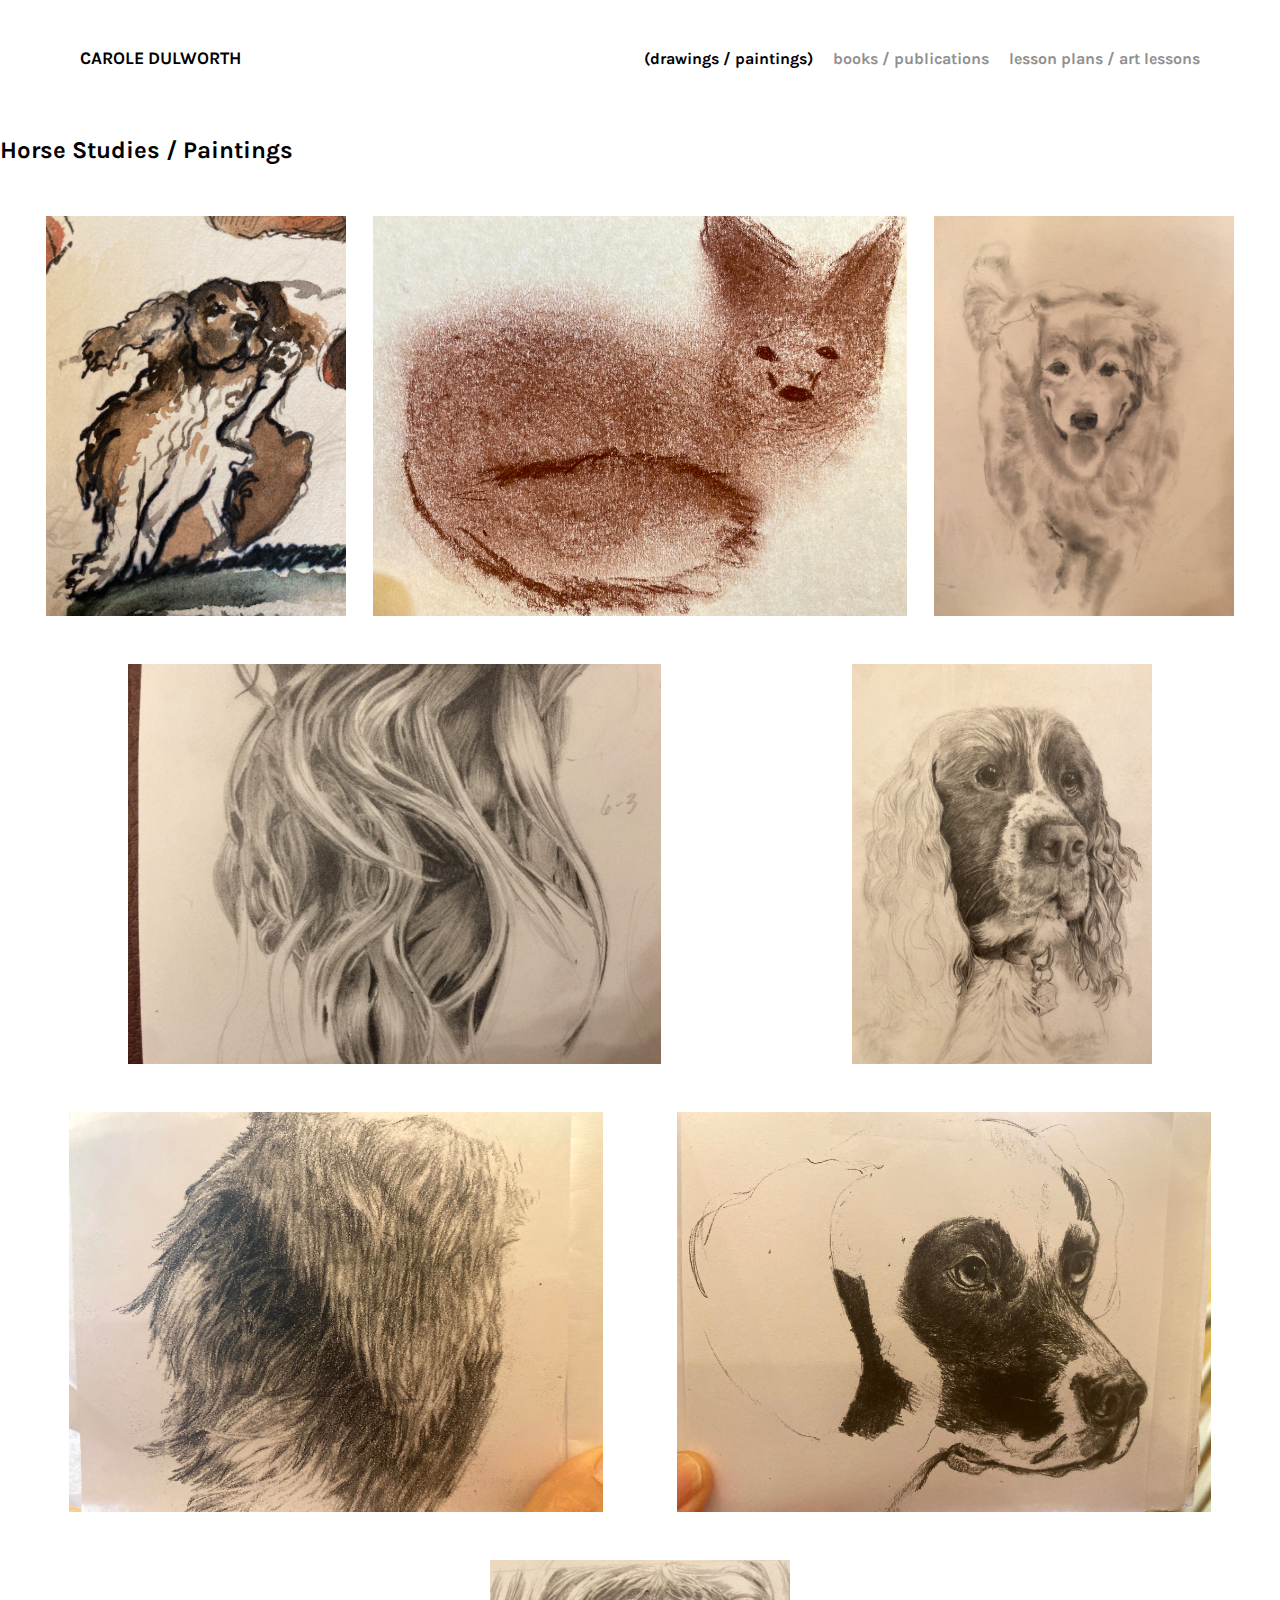
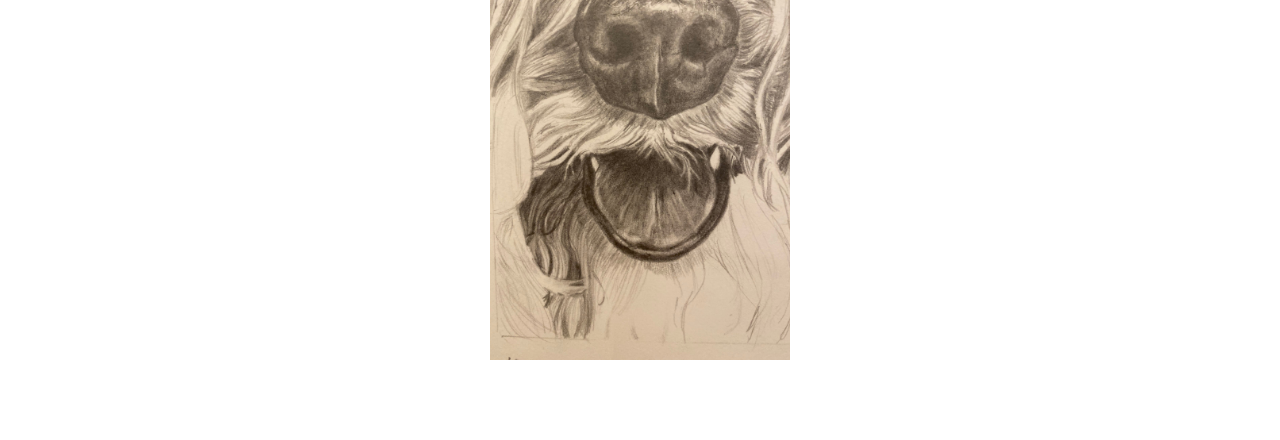
==== index.html @ feee62c5 "first commit" ====
<!DOCTYPE html>
<html lang="en">
  <head>
    <meta charset="UTF-8" />
    <meta name="viewport" content="width=device-width, initial-scale=1.0" />
    <title>Carole Dulworth Art</title>
    <link rel="stylesheet" href="styles.css" />
    <link href="https://fonts.googleapis.com/css?family=Karla&display=swap" rel="stylesheet" />
  </head>
  <body>
    <nav class="Nav">
      <span class="Nav__logo">Carole Dulworth</span>
      <div class="Nav__links">
        <a class="Nav__link Nav__link--active">Drawings / Paintings</a>
        <a class="Nav__link">Books / Publications</a>
        <a class="Nav__link">Lesson Plans / Art Lessons</a>
      </div>
    </nav>

    <h2>Horse Studies / Paintings</h2>
    <div class="gallery">
      <img src="imgs/dogs/dog-3.jpg" alt="" />
      <img src="imgs/dogs/dog-7.jpg" alt="" />
      <img src="imgs/dogs/dog-4.jpg" alt="" />

      <img src="imgs/dogs/dog-6.jpg" alt="" />
      <img src="imgs/dogs/dog-2.jpg" alt="" />
      <img src="imgs/dogs/dog-9.jpg" alt="" />

      <img src="imgs/dogs/dog-8.jpg" alt="" />
      <!-- <img src="imgs/dogs/dog-5.jpg" alt="" /> -->
      <img src="imgs/dogs/dog-1.jpg" alt="" />
    </div>
  </body>
</html>
---- styles.css ----
html,
body {
  font-family: 'Karla', sans-serif;
  background: white;
  overflow-x: hidden;
  margin: 0;
  padding: 0;

  --primary-color: black;
  --secondary-color: #909090;
}

.gallery {
  box-sizing: border-box;
  /* border: 1px solid red; */
  width: calc(100vw);
  max-width: calc(100vw);

  display: flex;
  flex-direction: row;
  flex-wrap: wrap;
  justify-content: space-around;
  align-items: flex-start;

  padding: 2rem;
}

img {
  max-height: 400px;
  max-width: 100%;
  margin-bottom: 3rem;

  /* border: 1px solid purple;
  height: 200px;
  width: 200px;
  object-fit: cover; */
}

.Nav {
  z-index: 101;
  font-size: 1.1rem;
  font-weight: bold;
  text-transform: uppercase;
  width: 100vw;
  box-sizing: border-box;
  padding: 3rem 5rem;

  display: flex;
  flex-direction: row;
  justify-content: space-between;
}

@media (max-width: 900px) {
  .Nav {
    flex-direction: column;
    padding: 3rem 2rem;
  }

  .Nav > *:first-child {
    margin-bottom: 0.5rem;
  }
}

@media (max-width: 650px) {
  .Nav__links > * {
    display: block;
    margin: 0.3rem 0;
  }
}

.Nav__logo {
  text-align: center;
  font-size: 1.1rem;
  color: var(--primary-color);
  text-decoration: none;
}

.Nav__links {
  text-align: center;
}

.Nav__links > *:not(:last-child) {
  margin-right: 1rem;
}

.Nav__links a {
  text-decoration: none;
  font-size: 1rem;
  color: var(--secondary-color);
  text-transform: lowercase;
}

.Nav__links a:hover {
  color: var(--primary-color);
  cursor: pointer;
}

.Nav__link--active {
  color: var(--primary-color) !important;
}

.Nav__link--active:before {
  content: '(';
}

.Nav__link--active:after {
  content: ')';
}
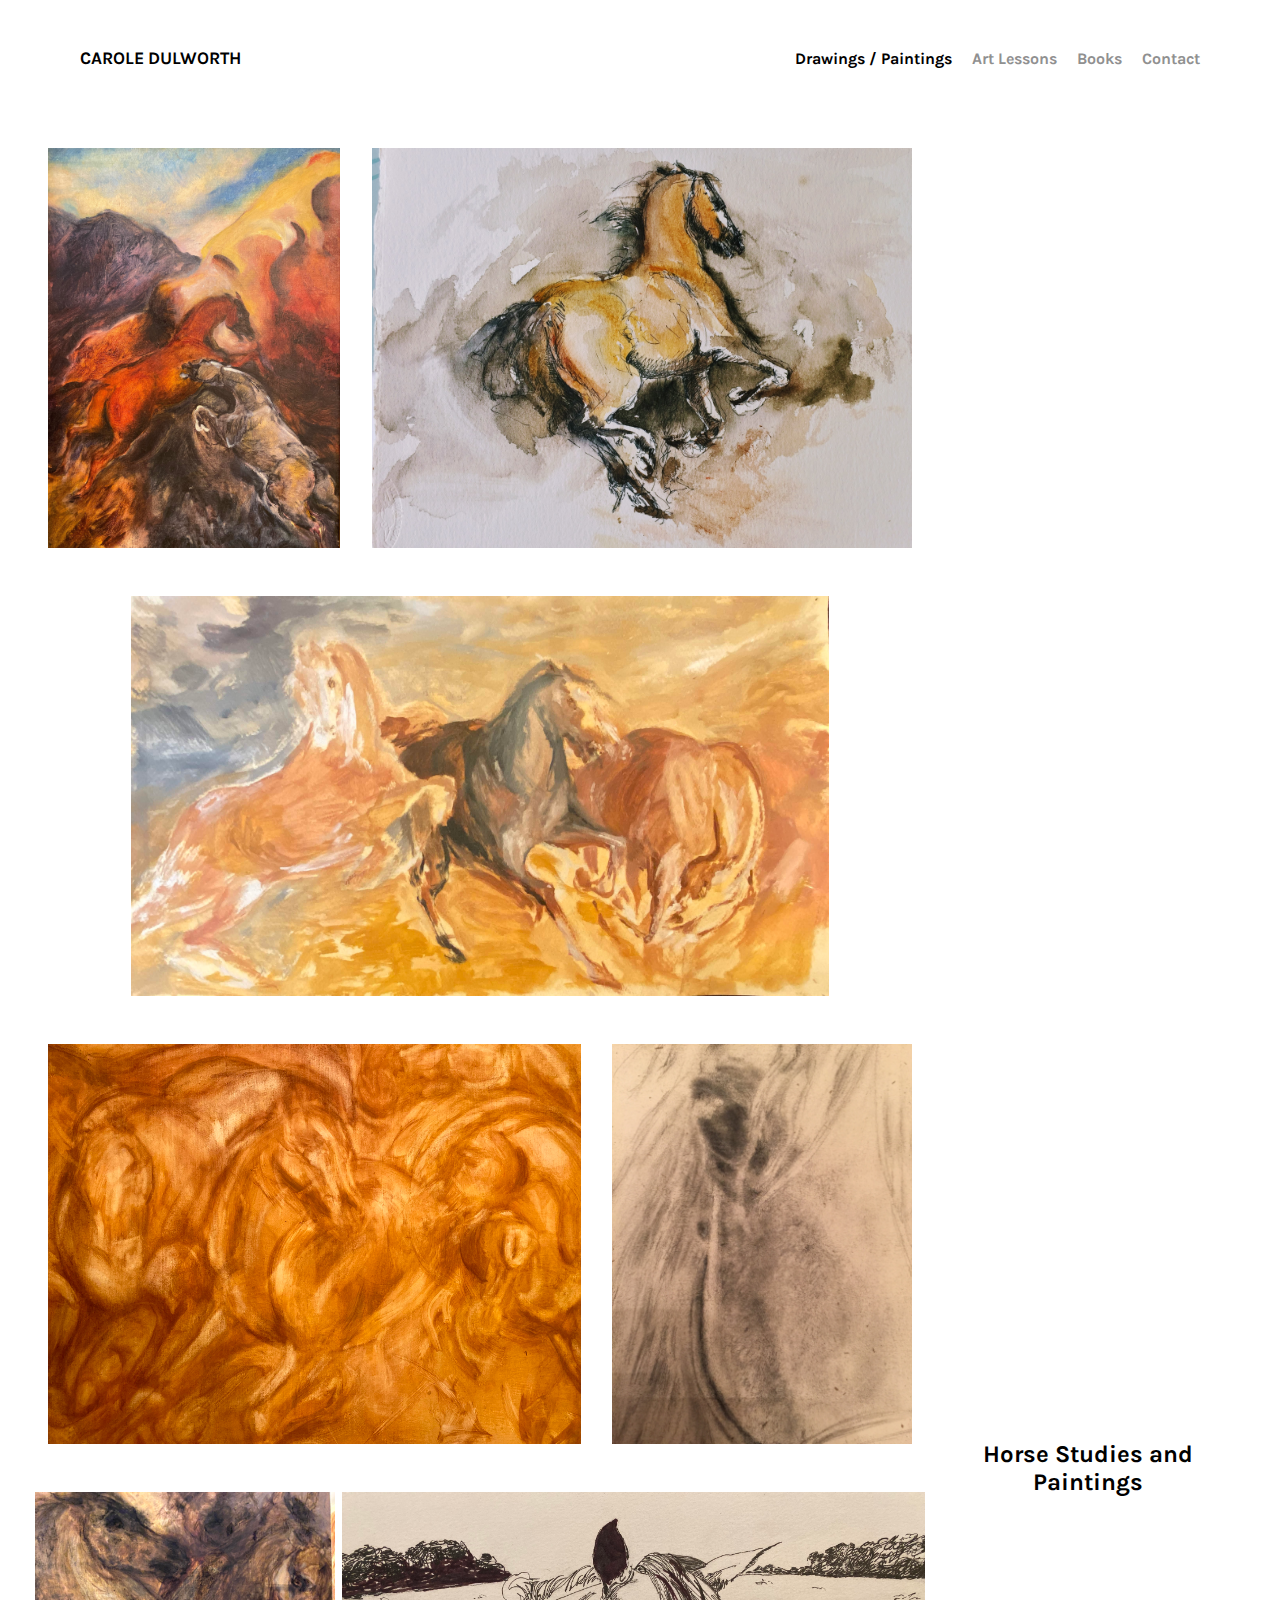
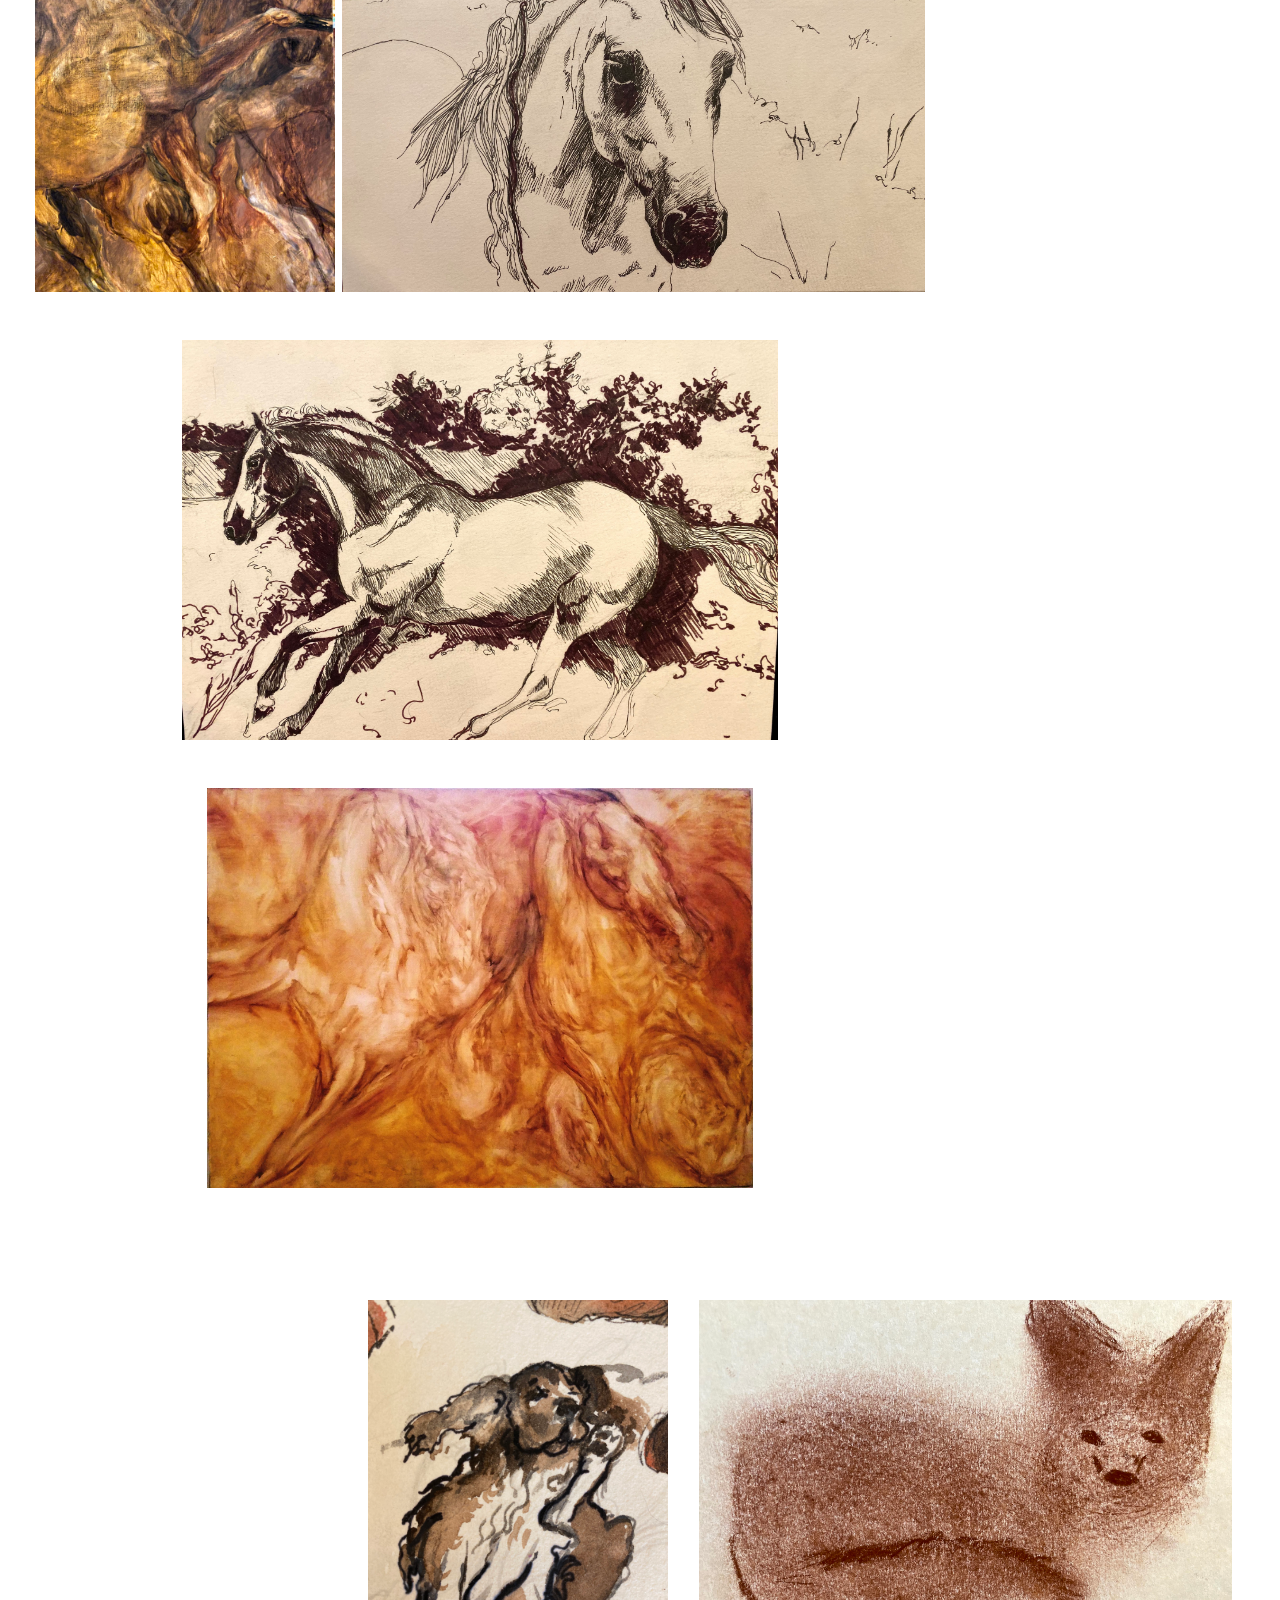
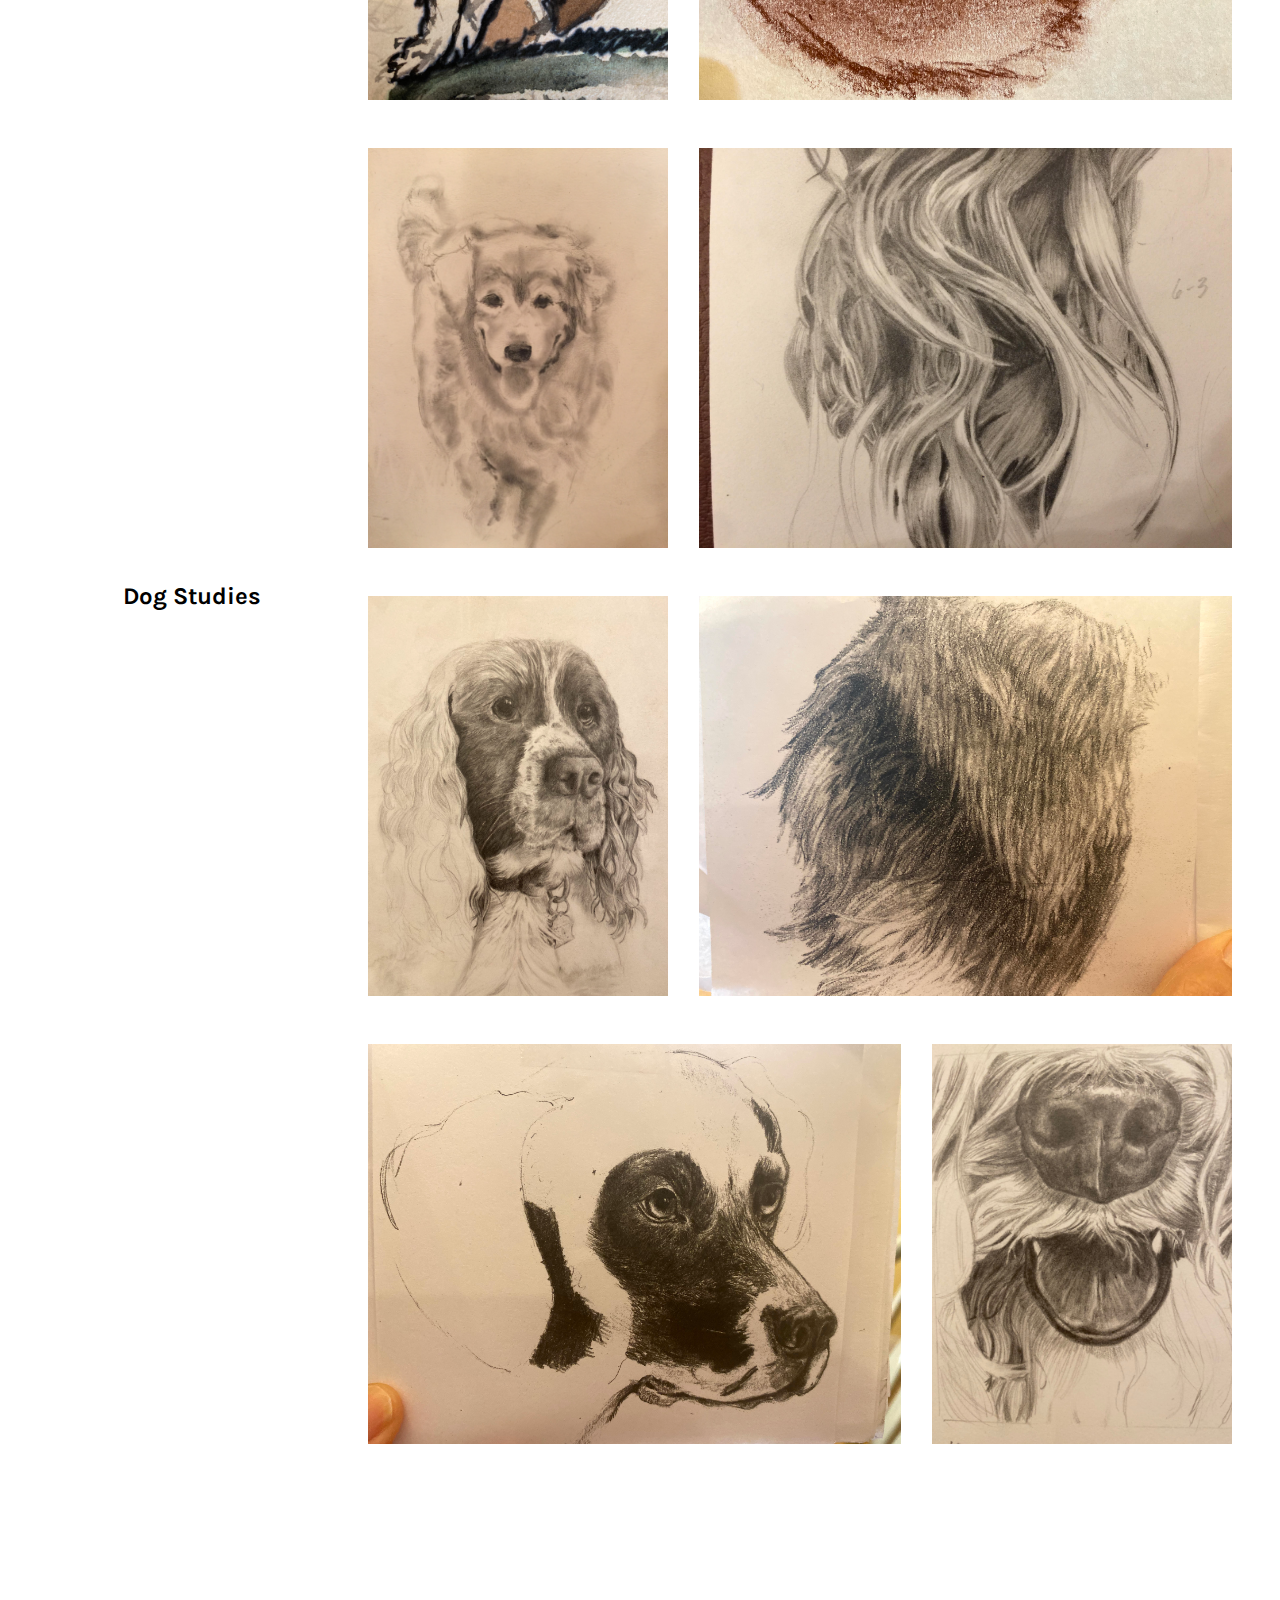
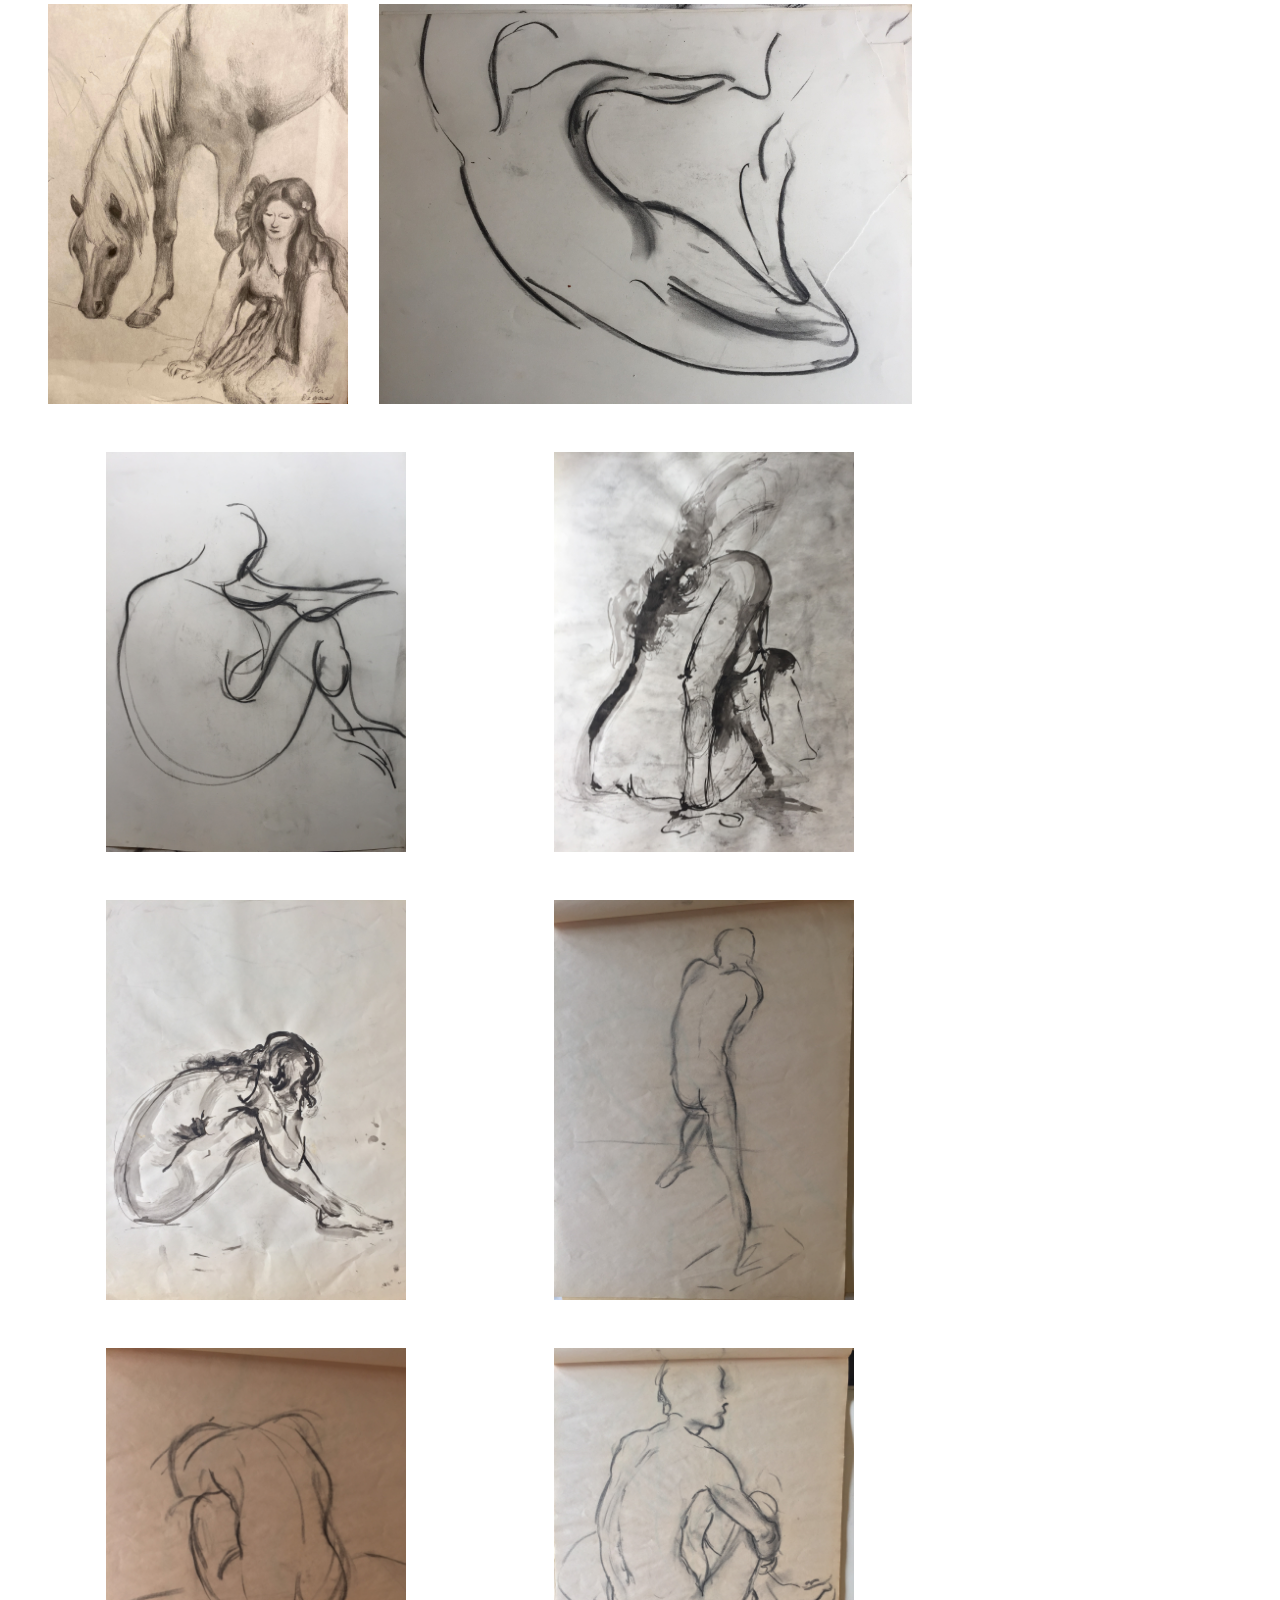
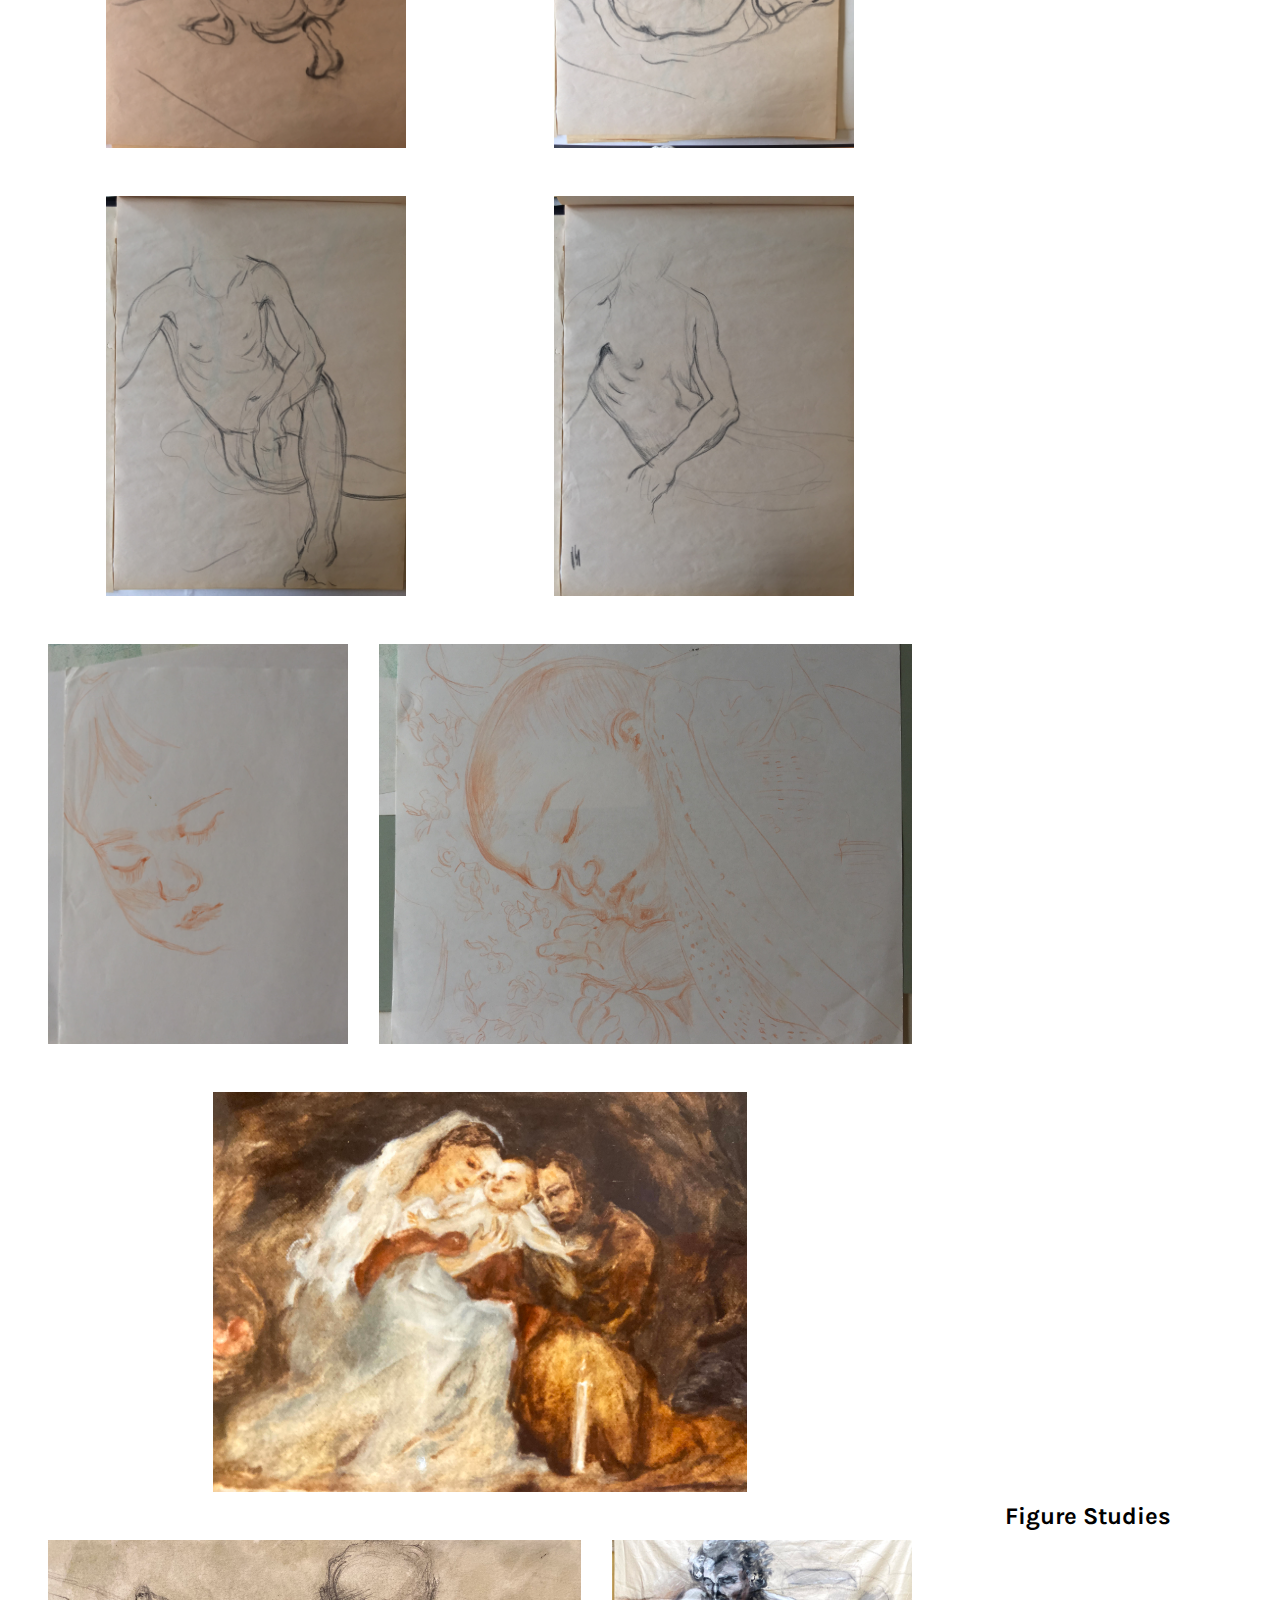
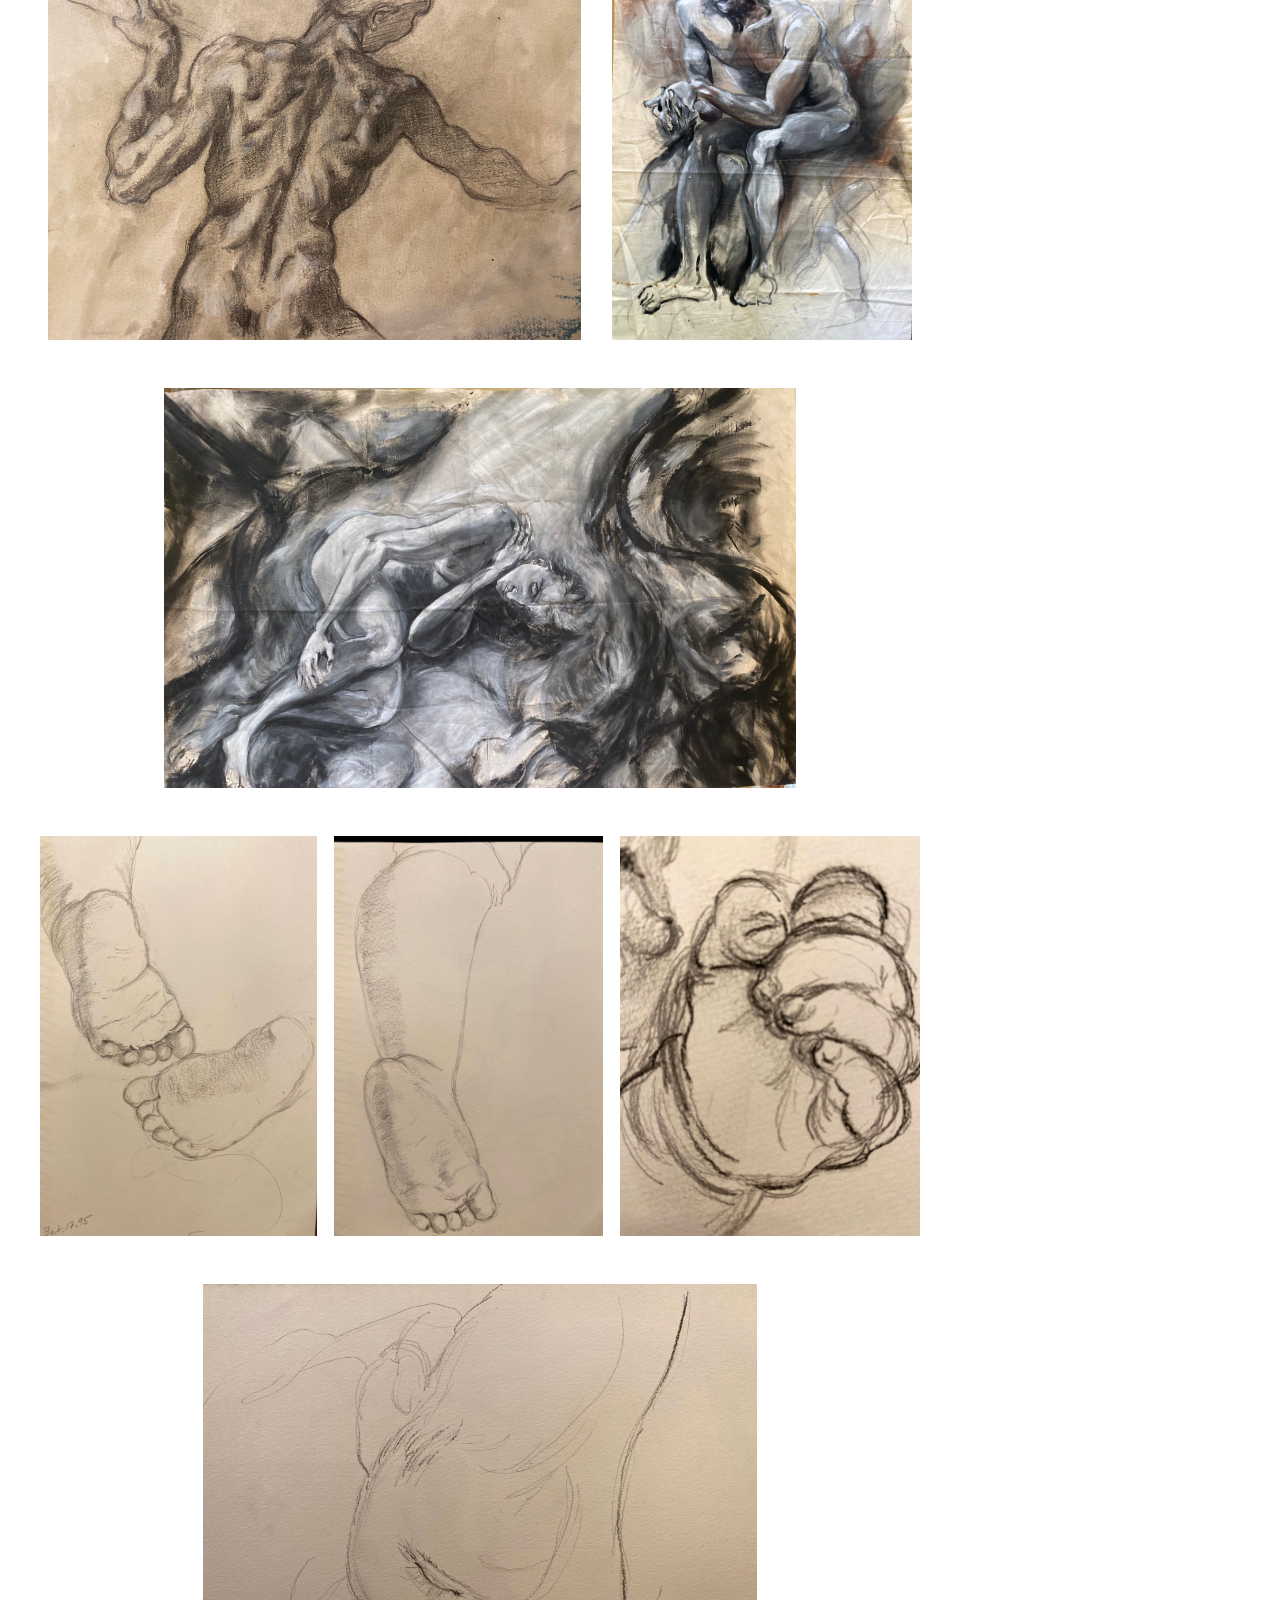
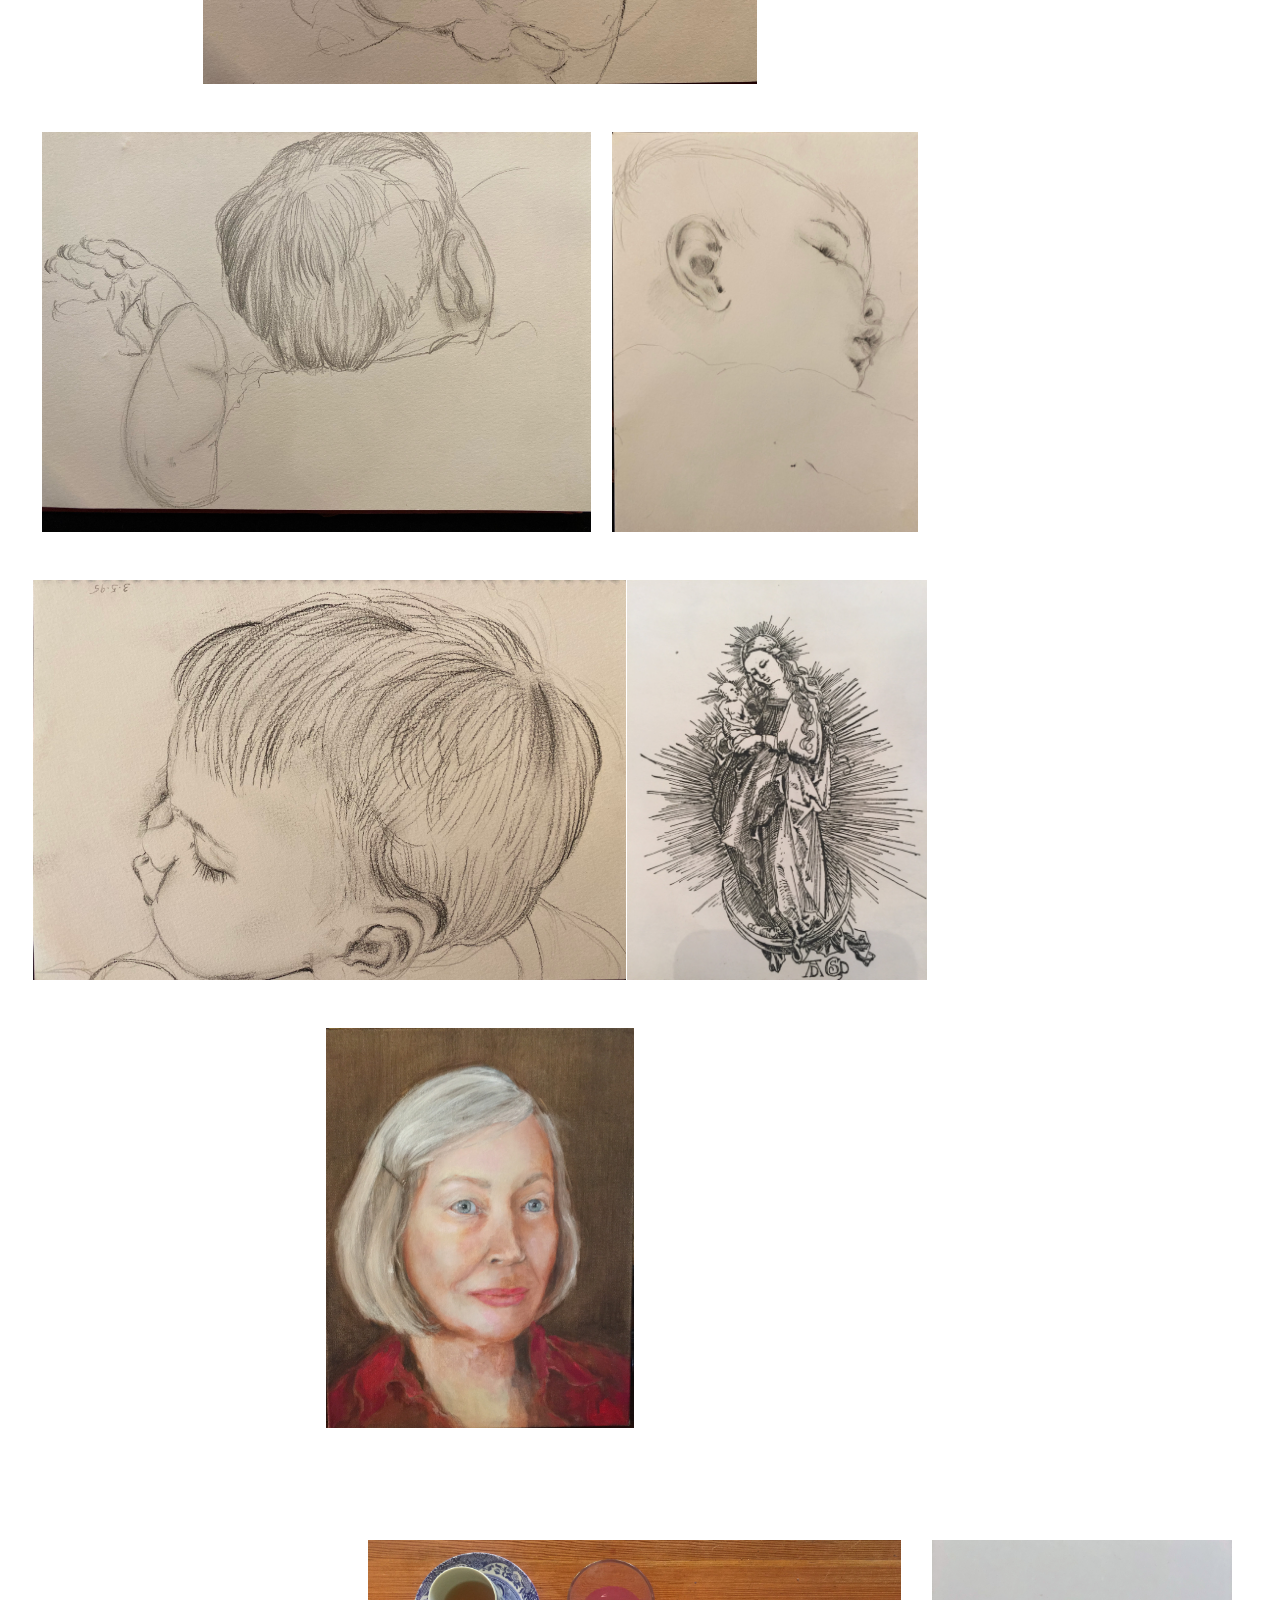
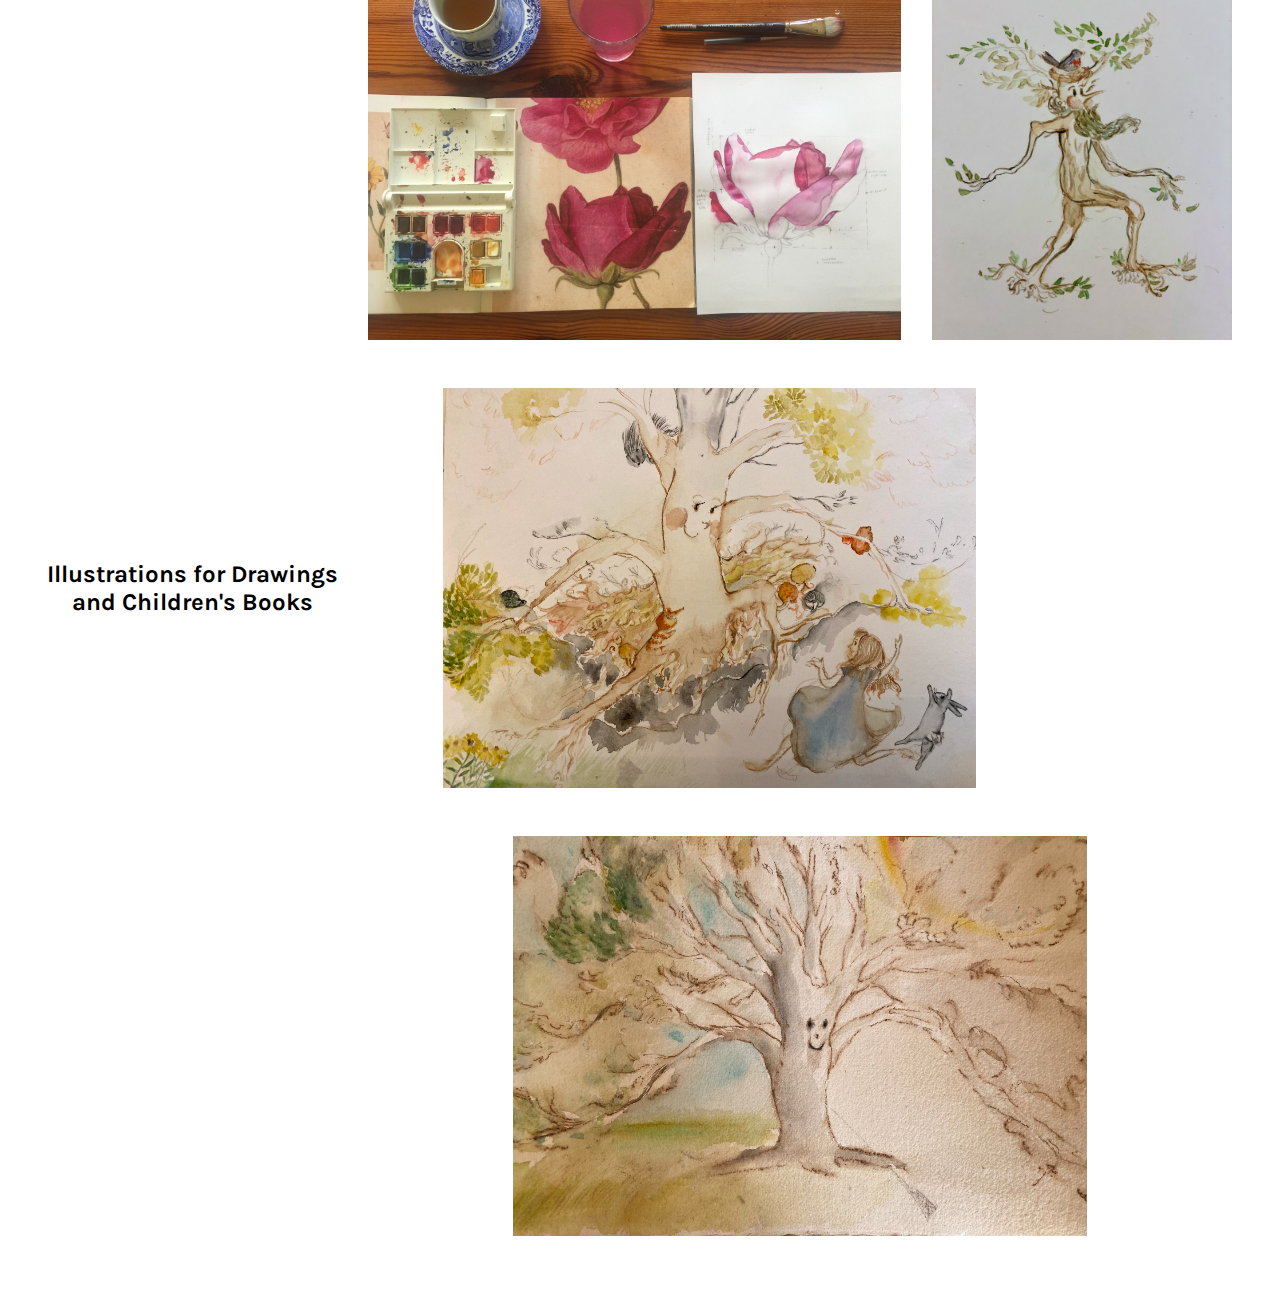
==== commit 3fec2534: "more sections" ====
--- a/index.html
+++ b/index.html
@@ -12,24 +12,85 @@
       <span class="Nav__logo">Carole Dulworth</span>
       <div class="Nav__links">
         <a class="Nav__link Nav__link--active">Drawings / Paintings</a>
-        <a class="Nav__link">Books / Publications</a>
-        <a class="Nav__link">Lesson Plans / Art Lessons</a>
+        <a class="Nav__link" href="lessons/index.html">Art Lessons</a>
+        <a class="Nav__link" href="books/index.html">Books</a>
+        <a class="Nav__link" href="contact/index.html">Contact</a>
       </div>
     </nav>
 
-    <h2>Horse Studies / Paintings</h2>
-    <div class="gallery">
-      <img src="imgs/dogs/dog-3.jpg" alt="" />
-      <img src="imgs/dogs/dog-7.jpg" alt="" />
-      <img src="imgs/dogs/dog-4.jpg" alt="" />
+    <section>
+      <div class="gallery">
+        <img src="imgs/horses/horse6.jpg" alt="" />
+        <img src="imgs/horses/horse1.jpg" alt="" />
+        <img src="imgs/horses/horse5.jpg" alt="" />
+        <img src="imgs/horses/horse2.jpg" alt="" />
+        <img src="imgs/horses/horse10.jpg" alt="" />
+        <img src="imgs/horses/horse3.jpg" alt="" />
+        <img src="imgs/horses/horse7.jpg" alt="" />
+        <img src="imgs/horses/horse8.jpg" alt="" />
+        <img src="imgs/horses/horse9.jpg" alt="" />
+        <!-- <img src="imgs/horses/horse4.jpg" alt="" /> -->
+      </div>
+      <h2>Horse Studies and Paintings</h2>
+    </section>
 
-      <img src="imgs/dogs/dog-6.jpg" alt="" />
-      <img src="imgs/dogs/dog-2.jpg" alt="" />
-      <img src="imgs/dogs/dog-9.jpg" alt="" />
+    <section>
+      <h2>Dog Studies</h2>
+      <div class="gallery">
+        <img src="imgs/dogs/dog-3.jpg" alt="" />
+        <img src="imgs/dogs/dog-7.jpg" alt="" />
+        <img src="imgs/dogs/dog-4.jpg" alt="" />
 
-      <img src="imgs/dogs/dog-8.jpg" alt="" />
-      <!-- <img src="imgs/dogs/dog-5.jpg" alt="" /> -->
-      <img src="imgs/dogs/dog-1.jpg" alt="" />
-    </div>
+        <img src="imgs/dogs/dog-6.jpg" alt="" />
+        <img src="imgs/dogs/dog-2.jpg" alt="" />
+        <img src="imgs/dogs/dog-9.jpg" alt="" />
+
+        <img src="imgs/dogs/dog-8.jpg" alt="" />
+        <!-- <img src="imgs/dogs/dog-5.jpg" alt="" /> -->
+        <img src="imgs/dogs/dog-1.jpg" alt="" />
+      </div>
+    </section>
+
+    <section>
+      <div class="gallery">
+        <img src="imgs/figures/figure1.jpg" alt="" />
+        <img src="imgs/figures/figure2.jpg" alt="" />
+        <img src="imgs/figures/figure3.jpg" alt="" />
+        <img src="imgs/figures/figure4.jpg" alt="" />
+        <img src="imgs/figures/figure5.jpg" alt="" />
+        <img src="imgs/figures/figure6.jpg" alt="" />
+        <img src="imgs/figures/figure7.jpg" alt="" />
+        <img src="imgs/figures/figure8.jpg" alt="" />
+        <img src="imgs/figures/figure9.jpg" alt="" />
+        <img src="imgs/figures/figure10.jpg" alt="" />
+        <img src="imgs/figures/figure11.jpg" alt="" />
+        <img src="imgs/figures/figure12.jpg" alt="" />
+        <img src="imgs/figures/figure13.jpg" alt="" />
+        <img src="imgs/figures/figure14.jpg" alt="" />
+        <img src="imgs/figures/figure15.jpg" alt="" />
+        <img src="imgs/figures/figure16.jpg" alt="" />
+        <img src="imgs/figures/figure17.jpg" alt="" />
+        <img src="imgs/figures/figure18.jpg" alt="" />
+        <img src="imgs/figures/figure19.jpg" alt="" />
+        <img src="imgs/figures/figure20.jpg" alt="" />
+        <img src="imgs/figures/figure21.jpg" alt="" />
+        <img src="imgs/figures/figure22.jpg" alt="" />
+        <img src="imgs/figures/figure23.jpg" alt="" />
+        <img src="imgs/figures/figure24.jpg" alt="" />
+        <img src="imgs/figures/figure25.jpg" alt="" />
+      </div>
+      <h2>Figure Studies</h2>
+    </section>
+
+    <section>
+      <h2>Illustrations for Drawings and Children's Books</h2>
+      <div class="gallery">
+        <img src="imgs/illustrations/illustration1.jpg" alt="" />
+        <img src="imgs/illustrations/illustration2.jpg" alt="" />
+        <img src="imgs/illustrations/illustration3.jpg" alt="" />
+        <img src="imgs/illustrations/illustration4.jpg" alt="" />
+        <img src="imgs/illustrations/illustration5.jpg" alt="" />
+      </div>
+    </section>
   </body>
 </html>
--- a/styles.css
+++ b/styles.css
@@ -10,25 +10,65 @@
   --secondary-color: #909090;
 }
 
+section {
+  padding: 2rem;
+  display: flex;
+  align-items: center;
+  margin-bottom: 3rem;
+}
+
+section h2 {
+  width: 20vw;
+  text-align: center;
+  /* background: purple; */
+  display: inline-block;
+  flex-grow: 1;
+}
+
 .gallery {
+  display: inline-block;
   box-sizing: border-box;
   /* border: 1px solid red; */
-  width: calc(100vw);
-  max-width: calc(100vw);
+  /* width: calc(100vw - 2rem); */
+  /* max-width: calc(100vw - 2rem); */
 
-  display: flex;
+  width: 70vw;
+
+  /* background: green; */
+
+  display: inline-flex;
   flex-direction: row;
   flex-wrap: wrap;
   justify-content: space-around;
   align-items: flex-start;
+}
 
-  padding: 2rem;
+.gallery > *:not(:last-child) {
+  margin-bottom: 3rem;
+}
+
+@media only screen and (max-width: 900px) {
+  section {
+    flex-direction: column;
+    padding-top: 0;
+    margin-bottom: 0;
+  }
+
+  section h2 {
+    order: 1;
+    width: 100%;
+    padding-bottom: 2rem;
+  }
+
+  section .gallery {
+    order: 2;
+    width: 100%;
+  }
 }
 
 img {
   max-height: 400px;
   max-width: 100%;
-  margin-bottom: 3rem;
 
   /* border: 1px solid purple;
   height: 200px;
@@ -68,6 +108,10 @@
   }
 }
 
+.line {
+  border-bottom: 2px solid rgba(0, 0, 0, 0.05);
+}
+
 .Nav__logo {
   text-align: center;
   font-size: 1.1rem;
@@ -87,7 +131,8 @@
   text-decoration: none;
   font-size: 1rem;
   color: var(--secondary-color);
-  text-transform: lowercase;
+  /* text-transform: lowercase; */
+  text-transform: none;
 }
 
 .Nav__links a:hover {
@@ -99,10 +144,17 @@
   color: var(--primary-color) !important;
 }
 
-.Nav__link--active:before {
+/* .Nav__link--active:before {
   content: '(';
 }
 
 .Nav__link--active:after {
   content: ')';
+} */
+
+.coming-soon {
+  line-height: 300px;
+  height: 200px;
+  width: 100%;
+  text-align: center;
 }
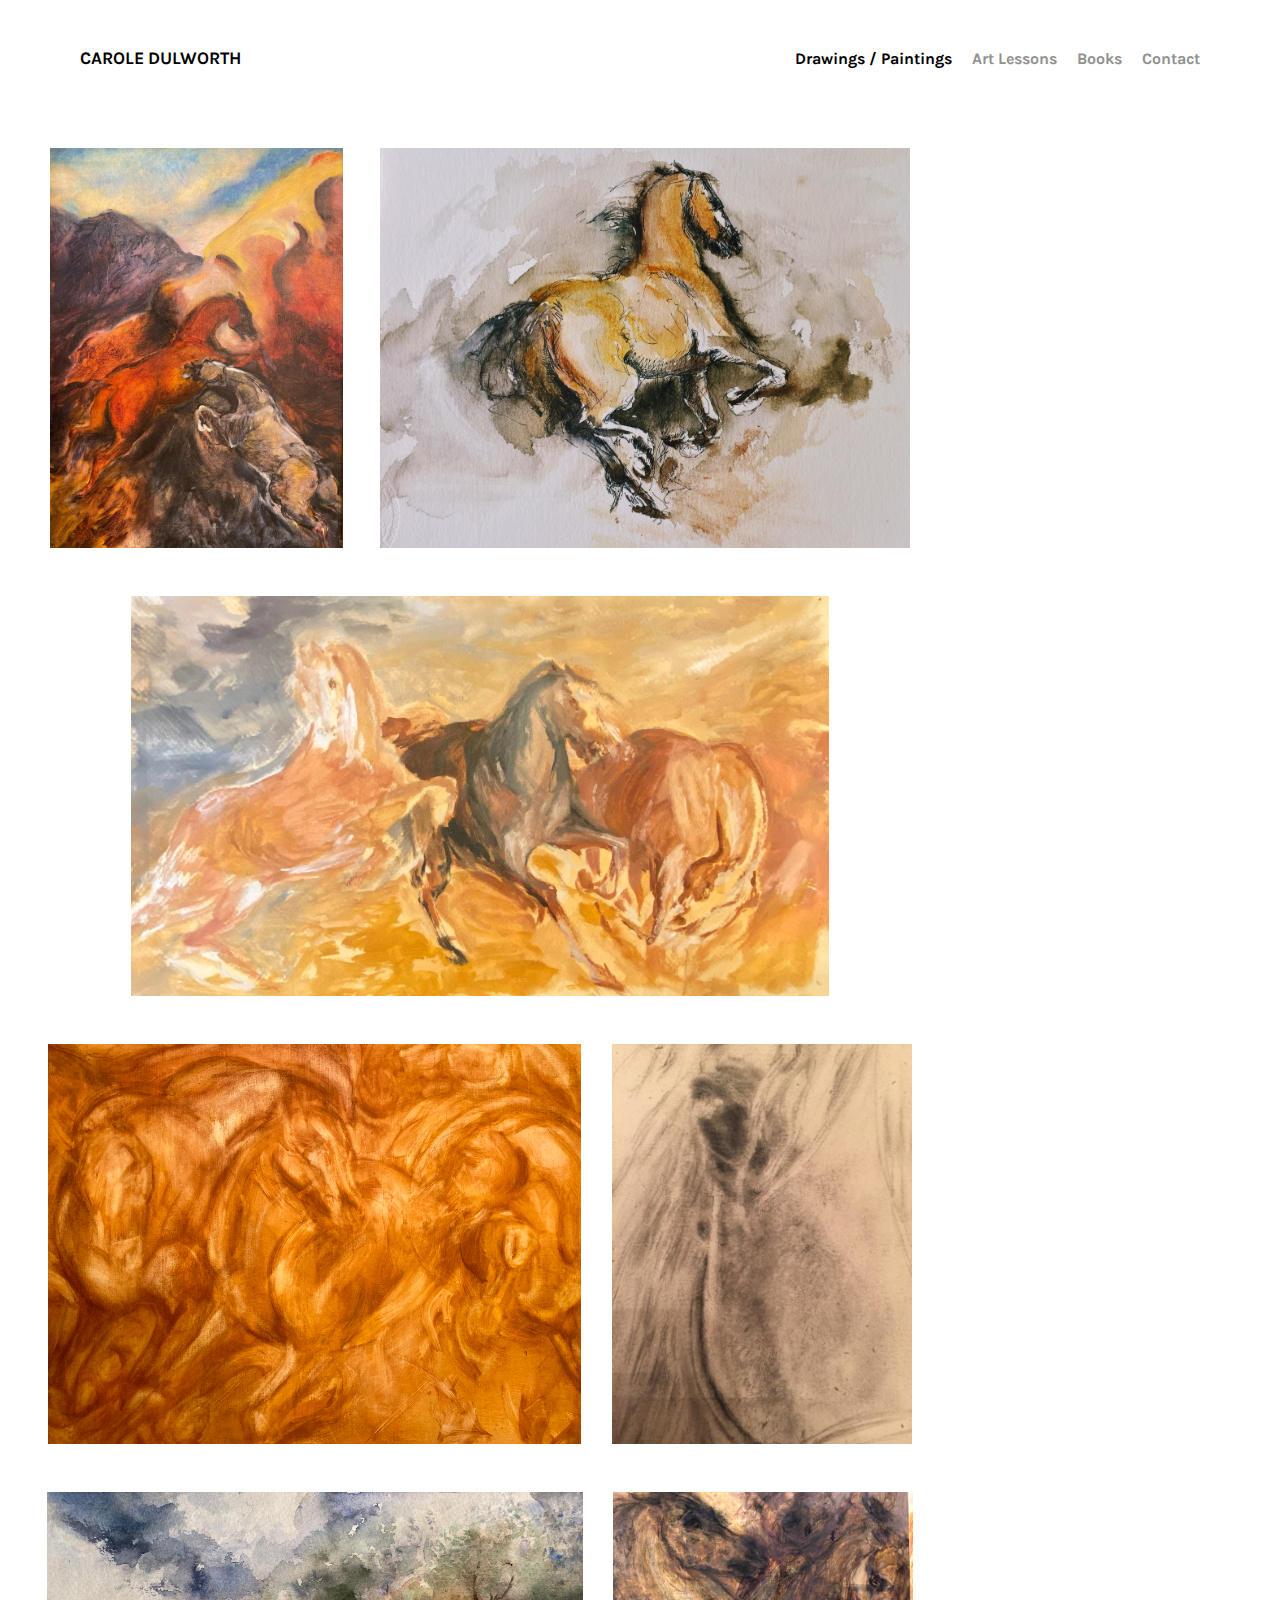
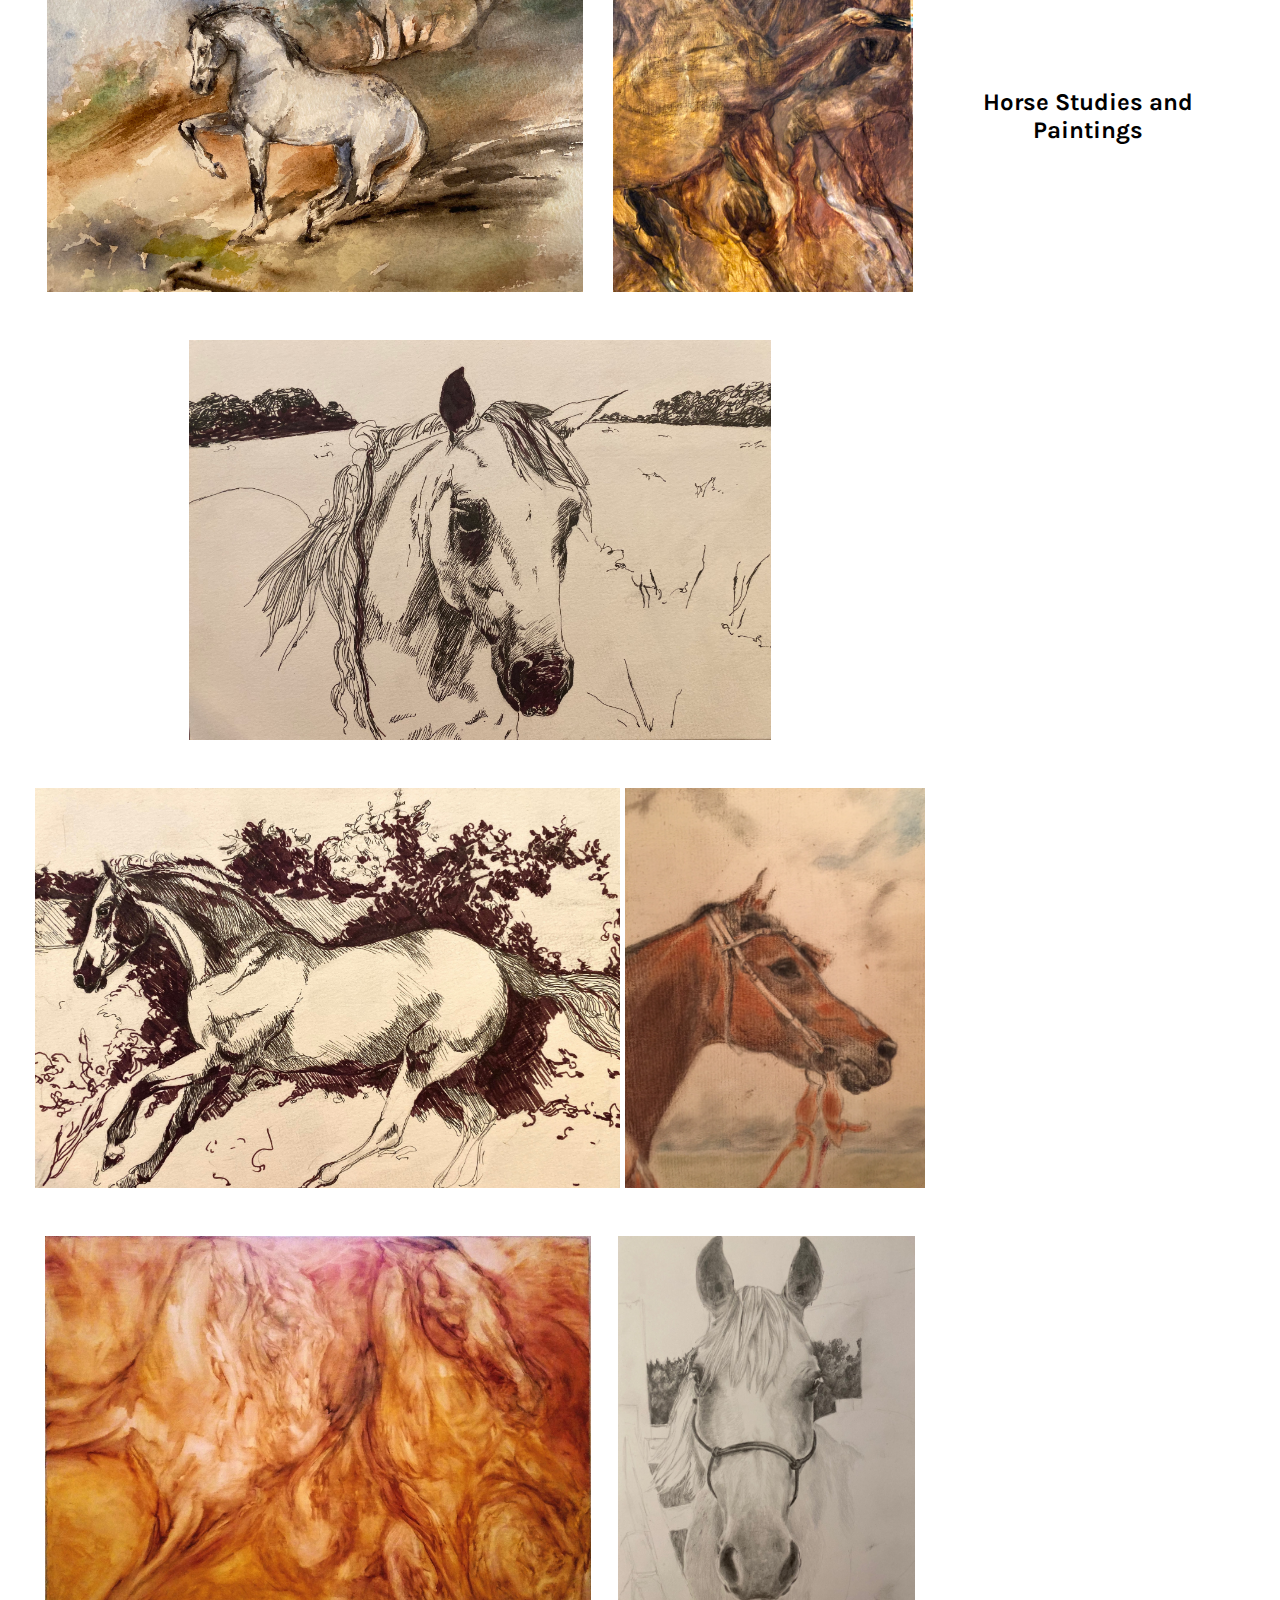
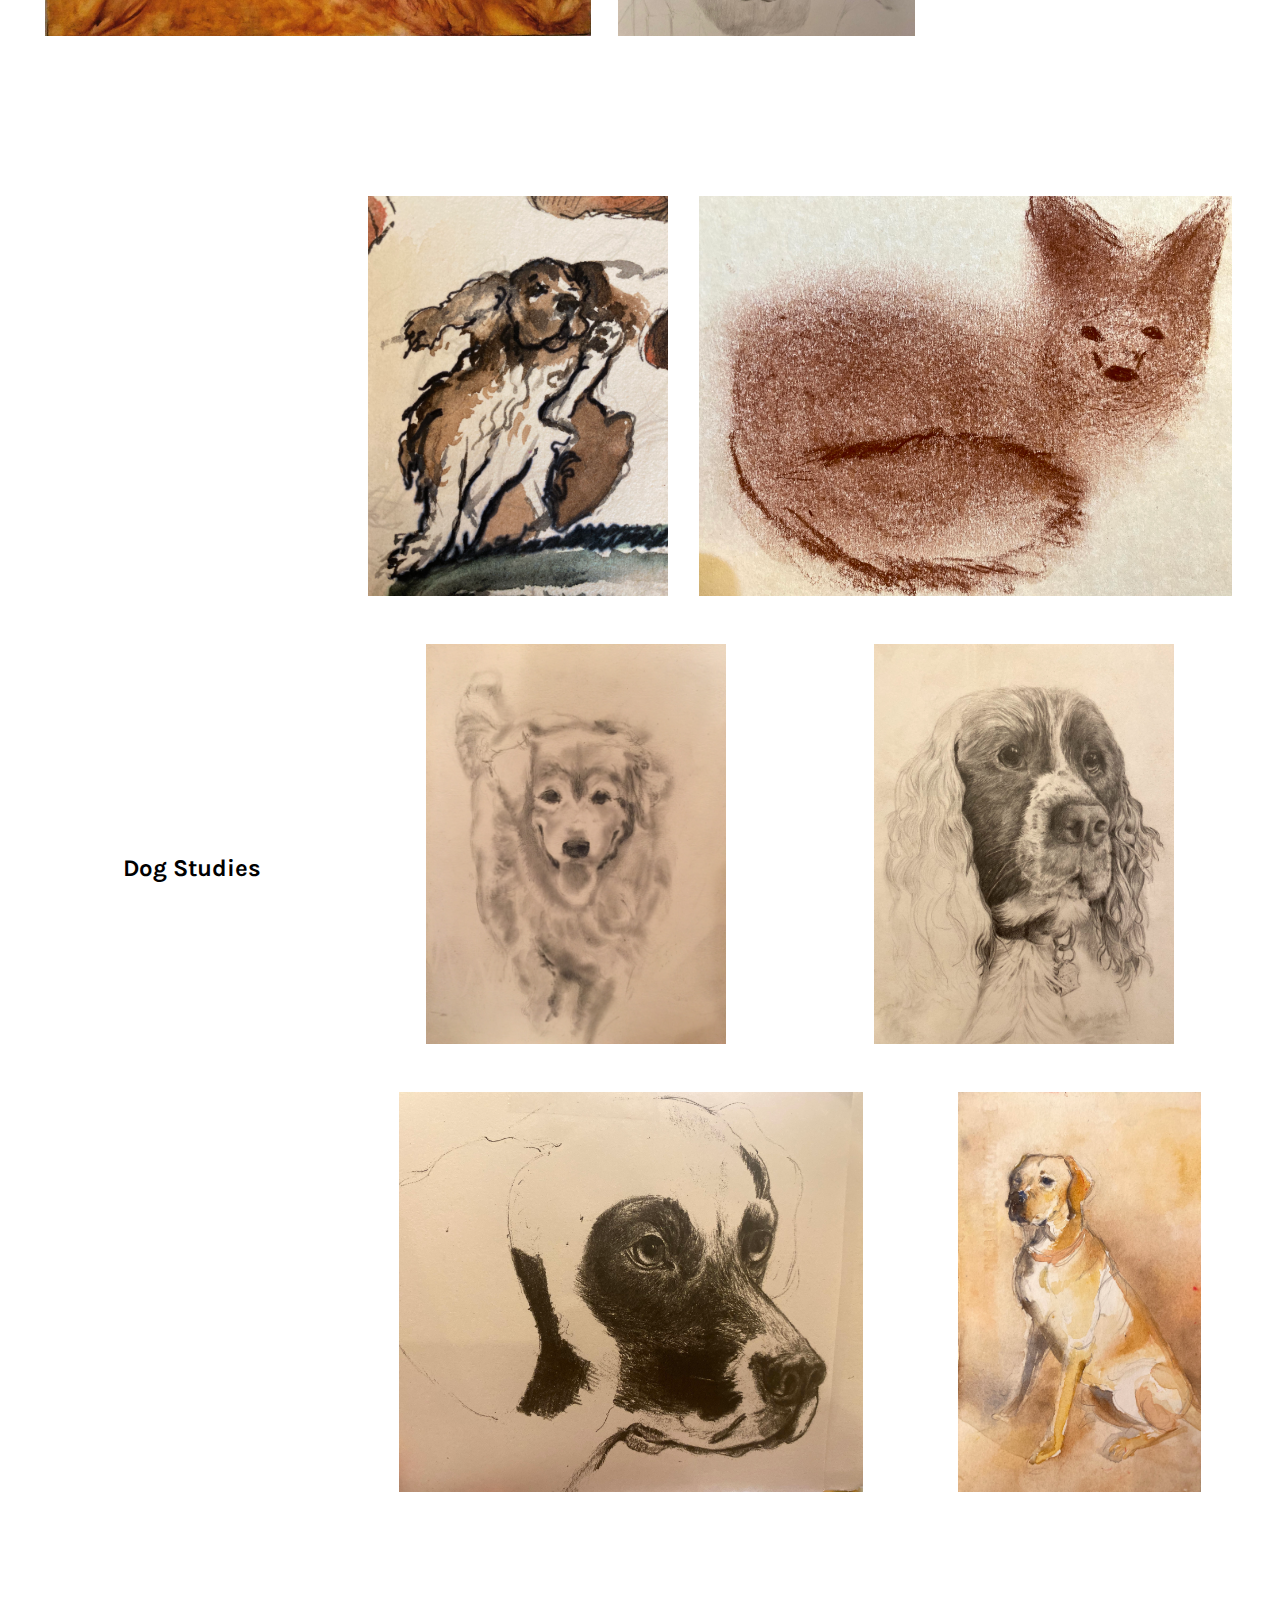
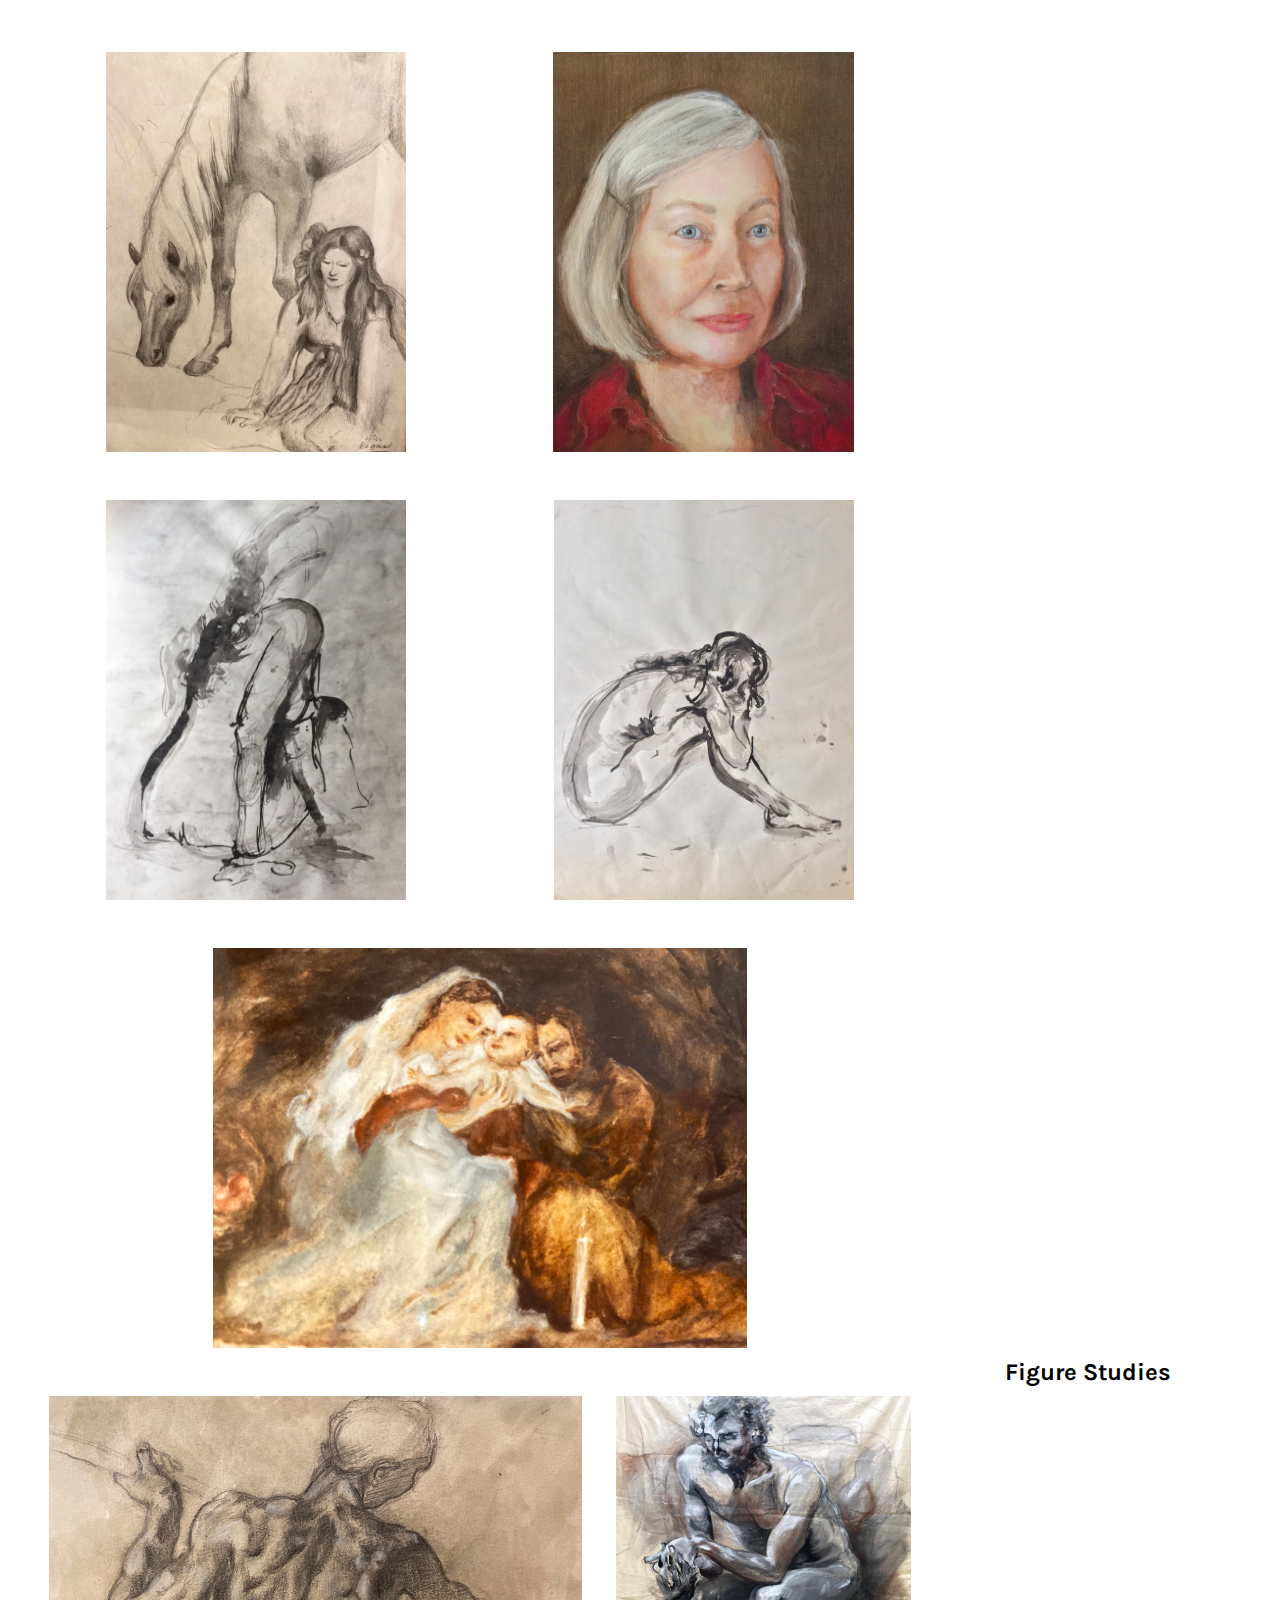
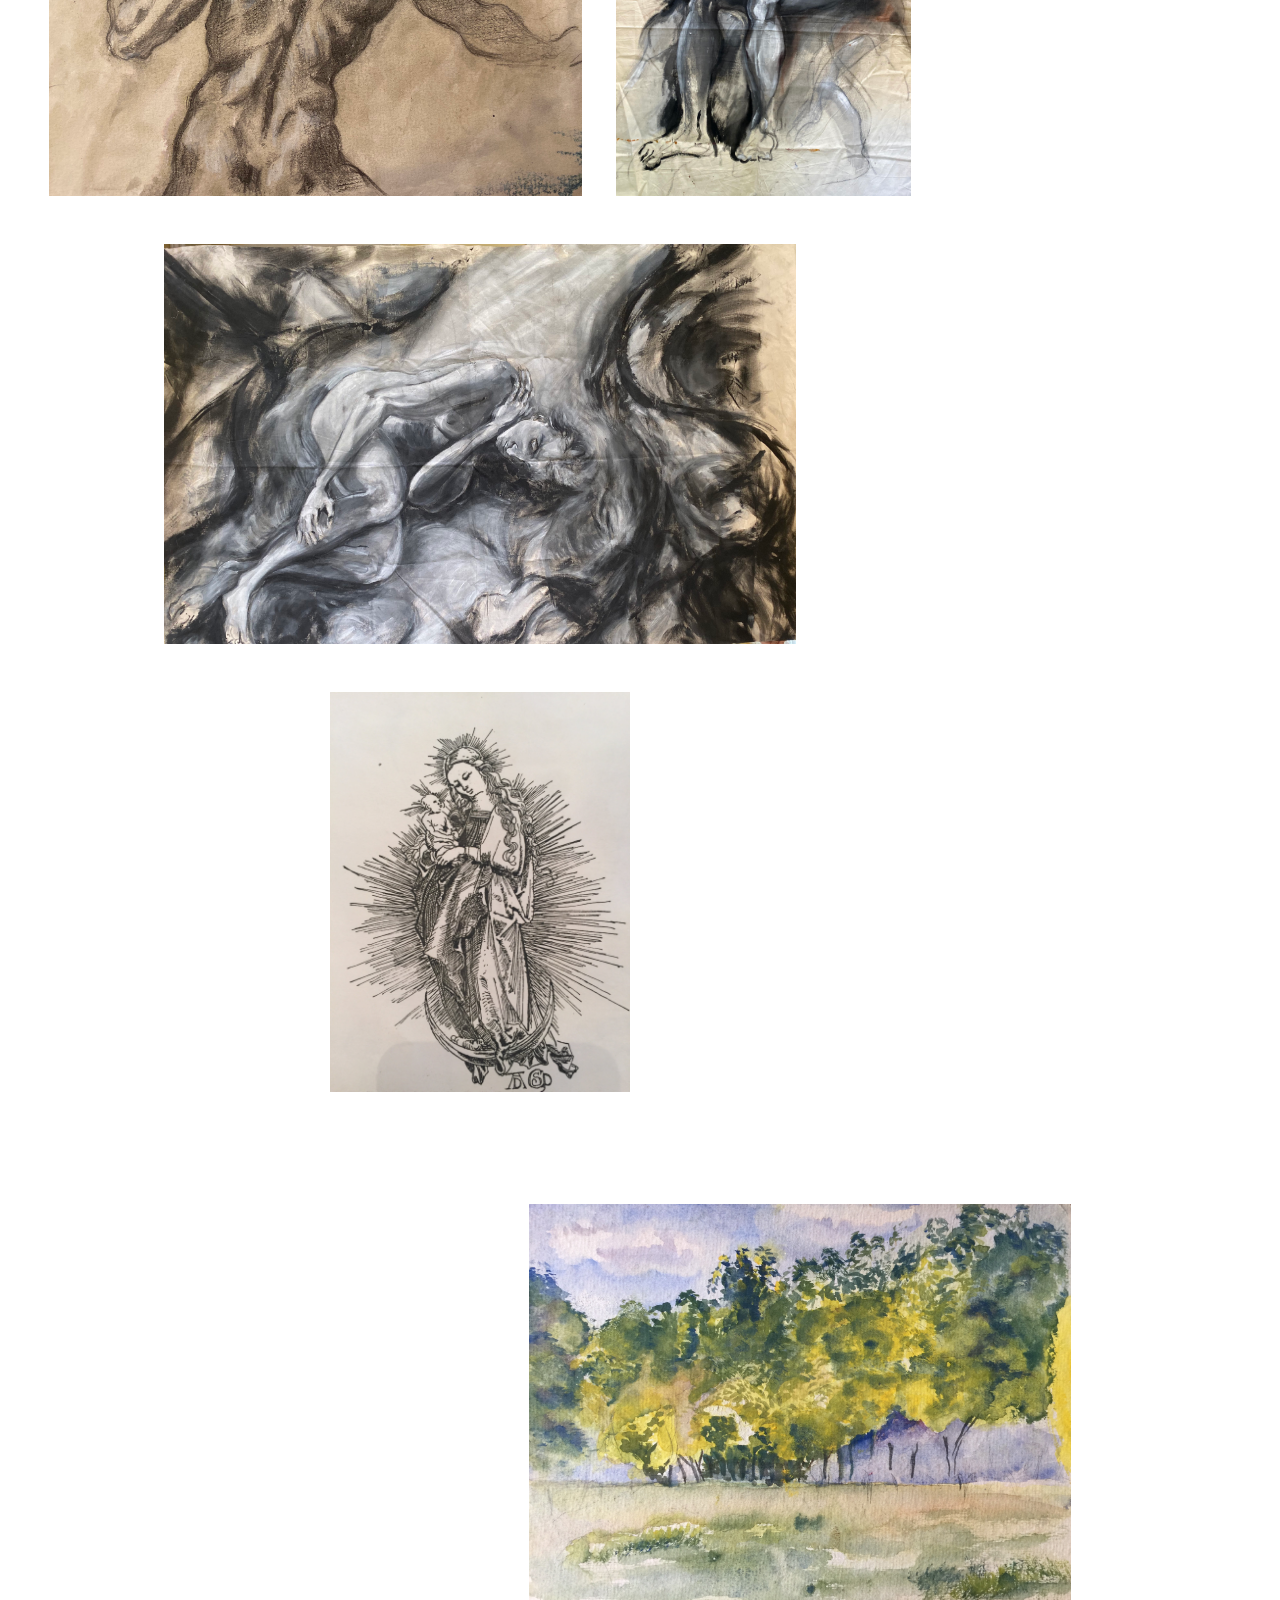
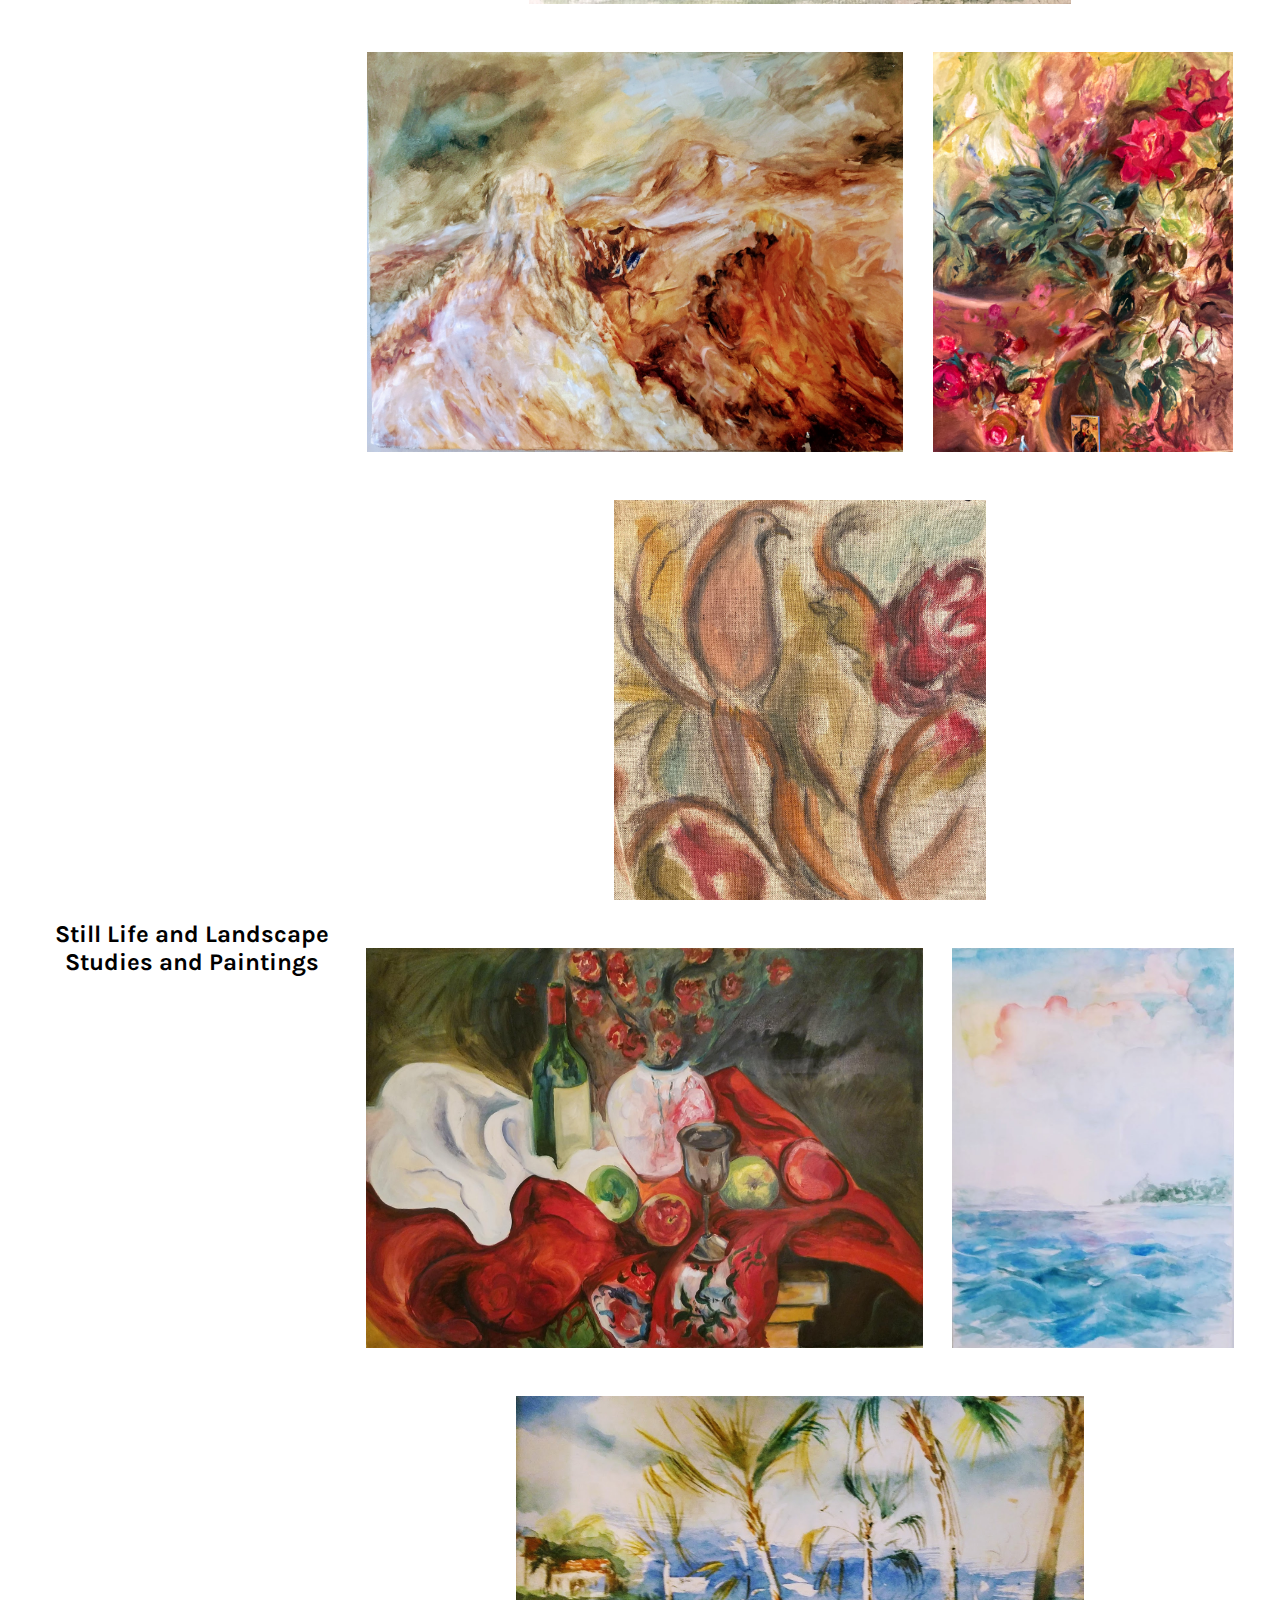
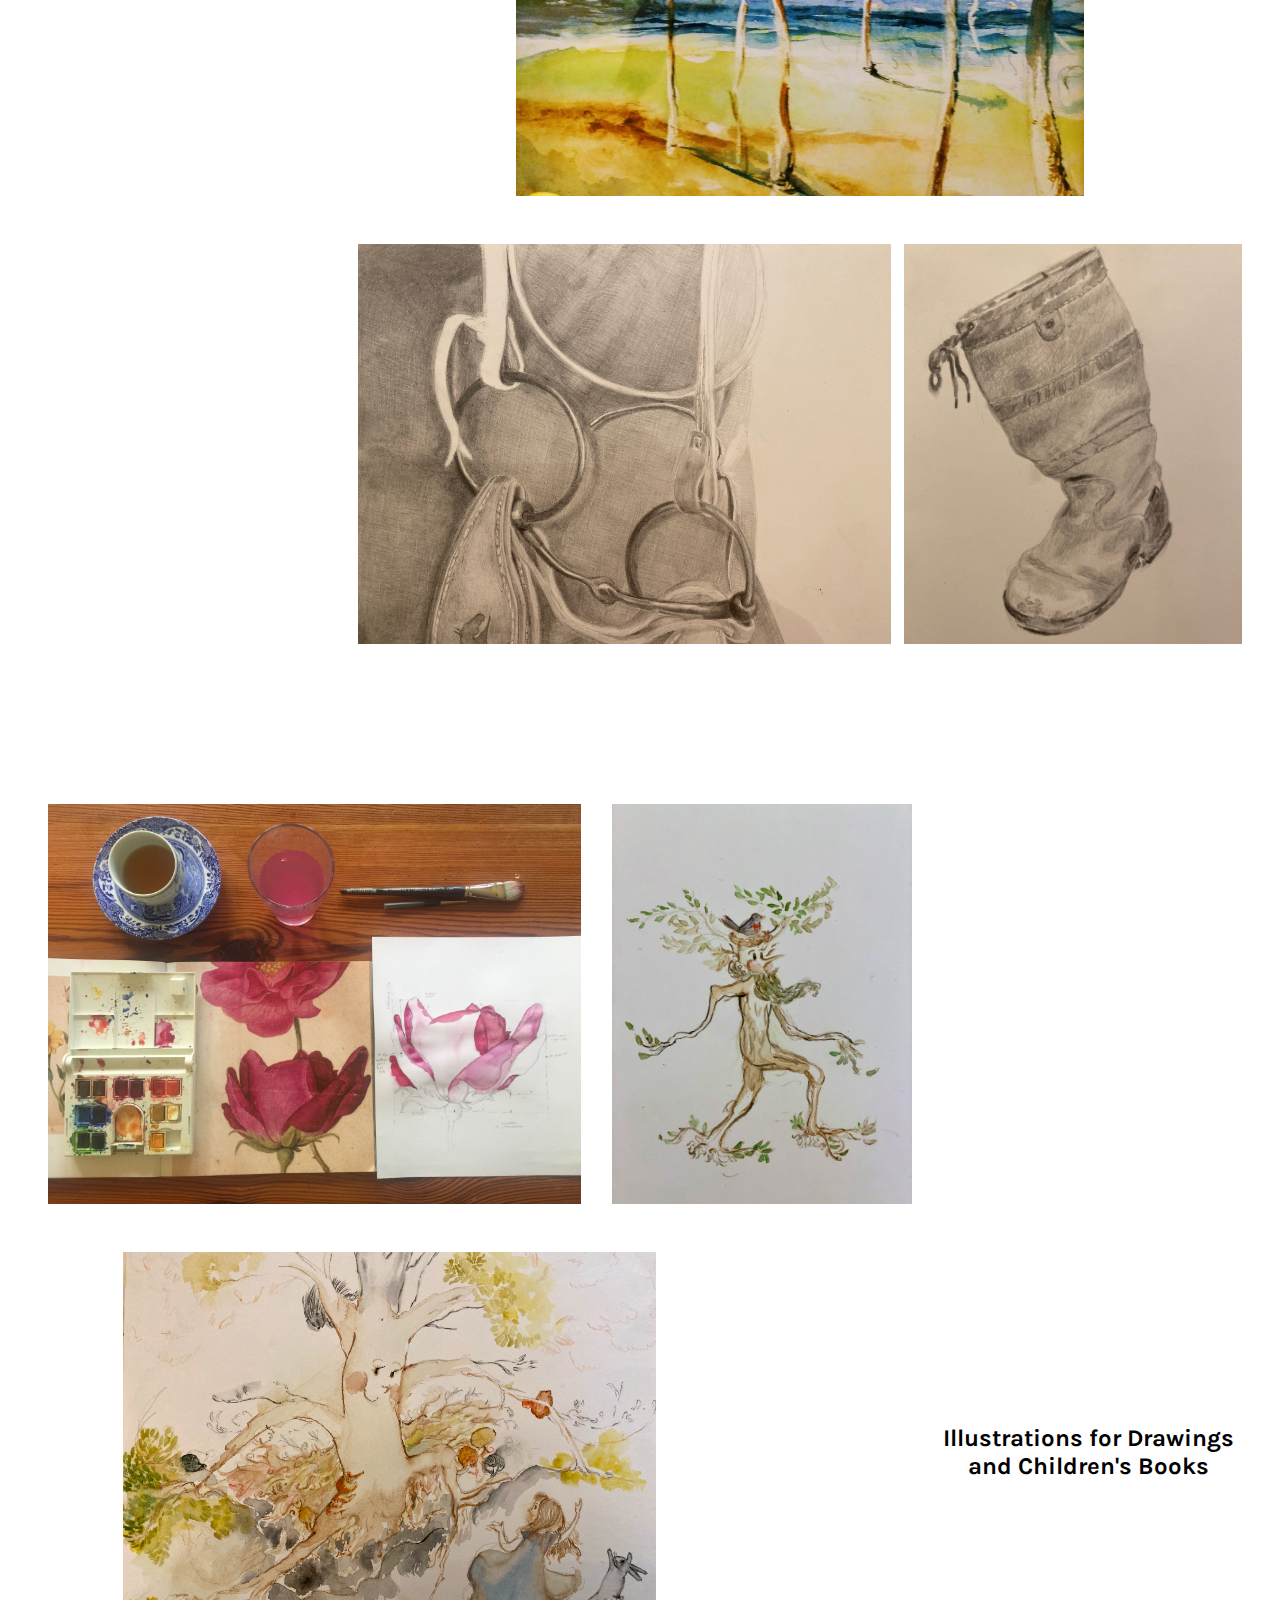
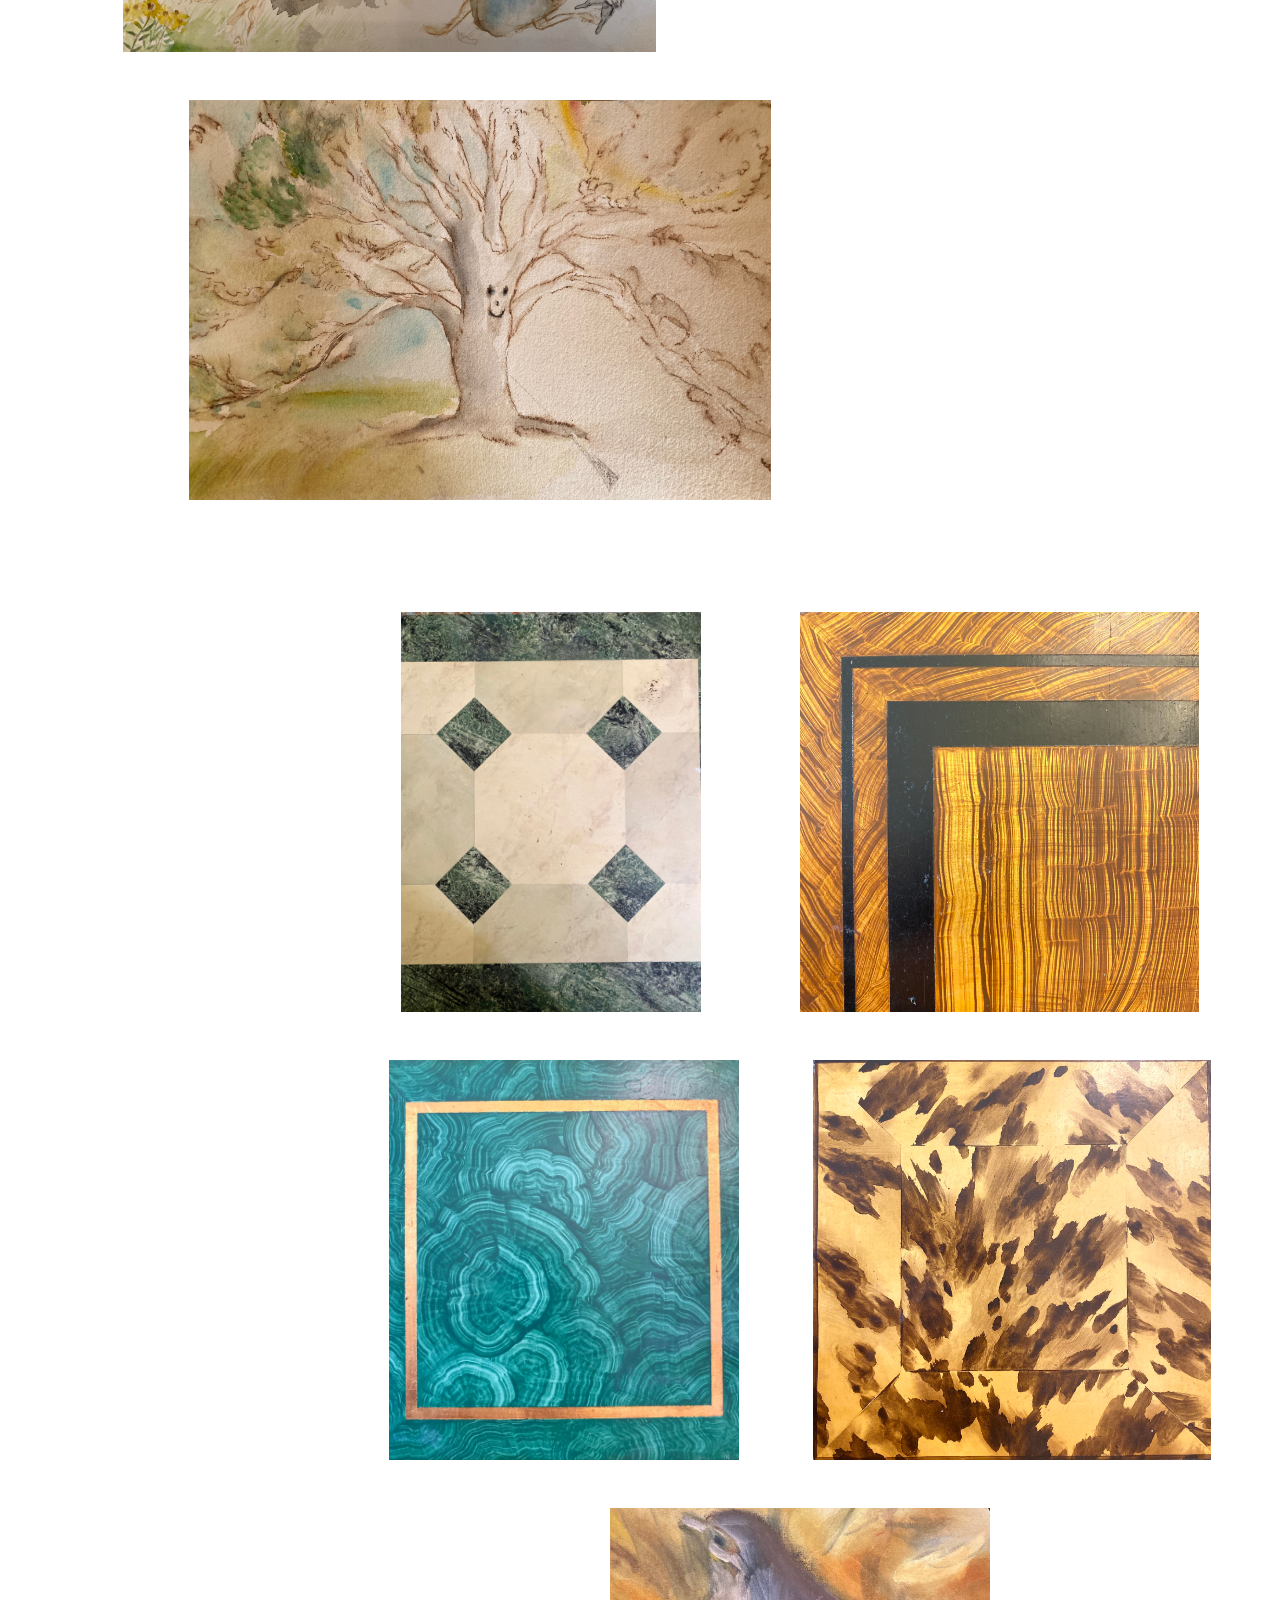
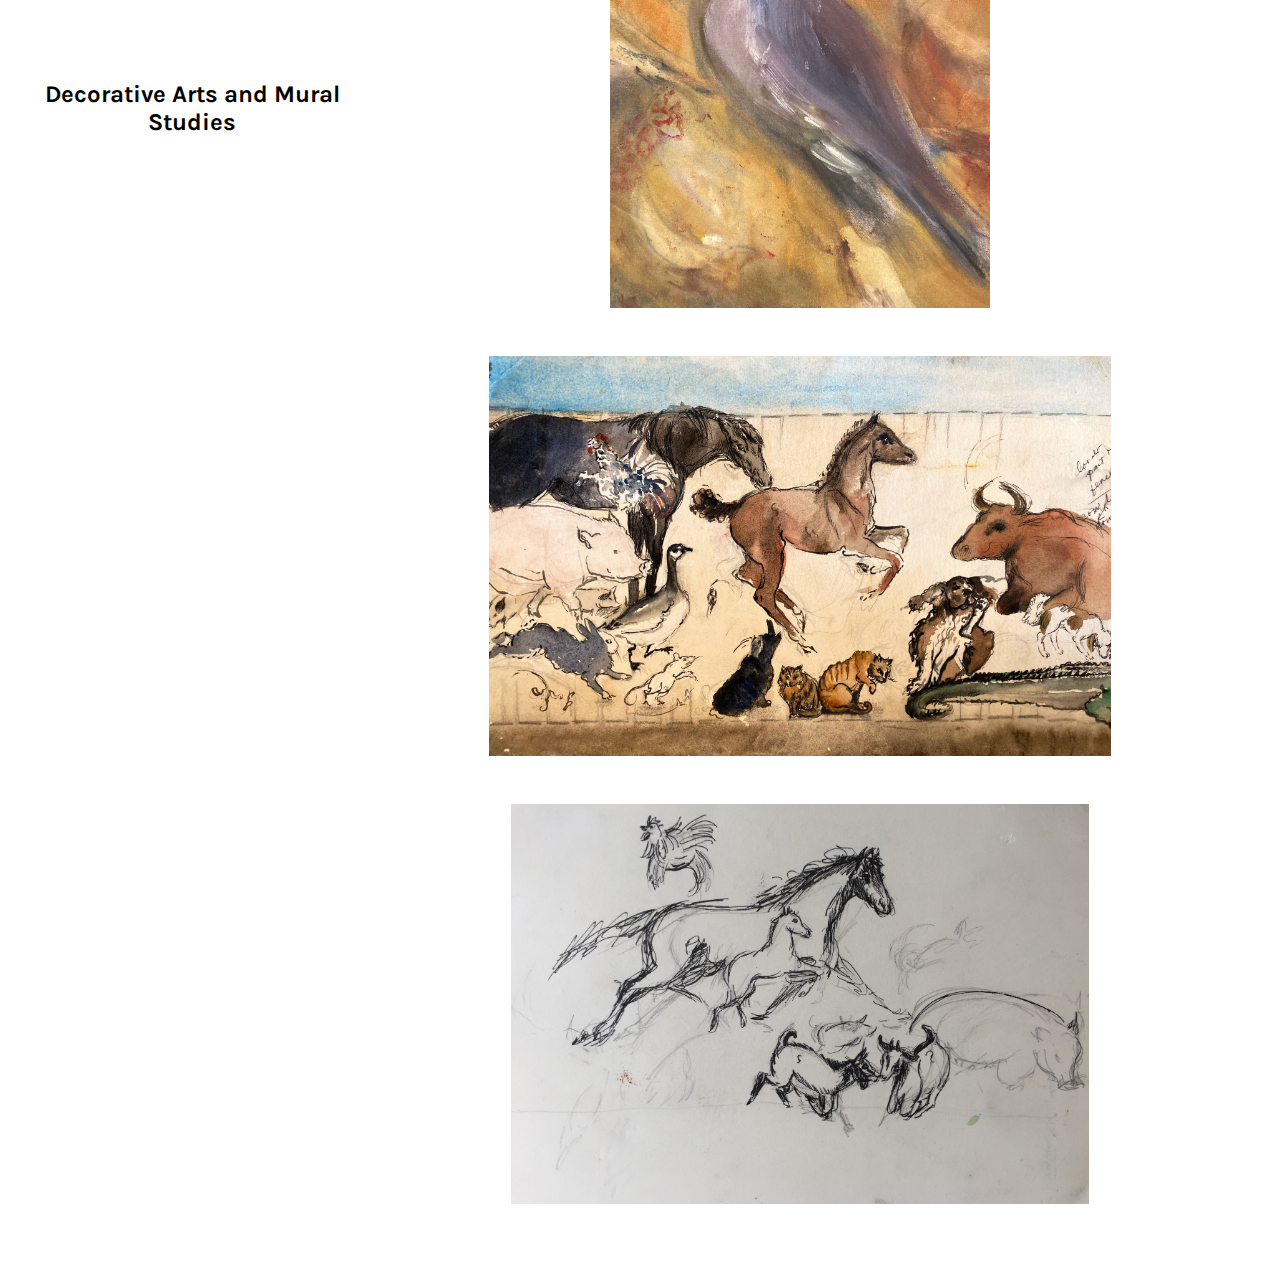
==== commit 9c4093e0: "cropping pictures and adding more" ====
--- a/index.html
+++ b/index.html
@@ -25,10 +25,13 @@
         <img src="imgs/horses/horse5.jpg" alt="" />
         <img src="imgs/horses/horse2.jpg" alt="" />
         <img src="imgs/horses/horse10.jpg" alt="" />
+        <img src="imgs/horses/horse12.jpg" alt="" />
         <img src="imgs/horses/horse3.jpg" alt="" />
         <img src="imgs/horses/horse7.jpg" alt="" />
         <img src="imgs/horses/horse8.jpg" alt="" />
+        <img src="imgs/horses/horse11.jpg" alt="" />
         <img src="imgs/horses/horse9.jpg" alt="" />
+        <img src="imgs/horses/horse13.jpg" alt="" />
         <!-- <img src="imgs/horses/horse4.jpg" alt="" /> -->
       </div>
       <h2>Horse Studies and Paintings</h2>
@@ -41,49 +44,65 @@
         <img src="imgs/dogs/dog-7.jpg" alt="" />
         <img src="imgs/dogs/dog-4.jpg" alt="" />
 
-        <img src="imgs/dogs/dog-6.jpg" alt="" />
+        <!-- <img src="imgs/dogs/dog-6.jpg" alt="" /> -->
         <img src="imgs/dogs/dog-2.jpg" alt="" />
-        <img src="imgs/dogs/dog-9.jpg" alt="" />
+        <!-- <img src="imgs/dogs/dog-9.jpg" alt="" /> -->
 
         <img src="imgs/dogs/dog-8.jpg" alt="" />
         <!-- <img src="imgs/dogs/dog-5.jpg" alt="" /> -->
-        <img src="imgs/dogs/dog-1.jpg" alt="" />
+        <!-- <img src="imgs/dogs/dog-1.jpg" alt="" /> -->
+        <img src="imgs/dogs/dog-10.jpg" alt="" />
       </div>
     </section>
 
     <section>
       <div class="gallery">
         <img src="imgs/figures/figure1.jpg" alt="" />
-        <img src="imgs/figures/figure2.jpg" alt="" />
-        <img src="imgs/figures/figure3.jpg" alt="" />
+        <img src="imgs/figures/figure25.jpg" alt="" />
+        <!-- <img src="imgs/figures/figure2.jpg" alt="" /> -->
+        <!-- <img src="imgs/figures/figure3.jpg" alt="" /> -->
         <img src="imgs/figures/figure4.jpg" alt="" />
         <img src="imgs/figures/figure5.jpg" alt="" />
-        <img src="imgs/figures/figure6.jpg" alt="" />
-        <img src="imgs/figures/figure7.jpg" alt="" />
-        <img src="imgs/figures/figure8.jpg" alt="" />
-        <img src="imgs/figures/figure9.jpg" alt="" />
-        <img src="imgs/figures/figure10.jpg" alt="" />
-        <img src="imgs/figures/figure11.jpg" alt="" />
-        <img src="imgs/figures/figure12.jpg" alt="" />
+        <!-- <img src="imgs/figures/figure6.jpg" alt="" /> -->
+        <!-- <img src="imgs/figures/figure7.jpg" alt="" /> -->
+        <!-- <img src="imgs/figures/figure8.jpg" alt="" /> -->
+        <!-- <img src="imgs/figures/figure9.jpg" alt="" /> -->
+        <!-- <img src="imgs/figures/figure10.jpg" alt="" /> -->
+        <!-- <img src="imgs/figures/figure11.jpg" alt="" /> -->
+        <!-- <img src="imgs/figures/figure12.jpg" alt="" /> -->
         <img src="imgs/figures/figure13.jpg" alt="" />
         <img src="imgs/figures/figure14.jpg" alt="" />
         <img src="imgs/figures/figure15.jpg" alt="" />
         <img src="imgs/figures/figure16.jpg" alt="" />
-        <img src="imgs/figures/figure17.jpg" alt="" />
-        <img src="imgs/figures/figure18.jpg" alt="" />
-        <img src="imgs/figures/figure19.jpg" alt="" />
-        <img src="imgs/figures/figure20.jpg" alt="" />
-        <img src="imgs/figures/figure21.jpg" alt="" />
-        <img src="imgs/figures/figure22.jpg" alt="" />
-        <img src="imgs/figures/figure23.jpg" alt="" />
+        <!-- <img src="imgs/figures/figure17.jpg" alt="" /> -->
+        <!-- <img src="imgs/figures/figure18.jpg" alt="" /> -->
+        <!-- <img src="imgs/figures/figure19.jpg" alt="" /> -->
+        <!-- <img src="imgs/figures/figure20.jpg" alt="" /> -->
+        <!-- <img src="imgs/figures/figure21.jpg" alt="" /> -->
+        <!-- <img src="imgs/figures/figure22.jpg" alt="" /> -->
+        <!-- <img src="imgs/figures/figure23.jpg" alt="" /> -->
         <img src="imgs/figures/figure24.jpg" alt="" />
-        <img src="imgs/figures/figure25.jpg" alt="" />
       </div>
       <h2>Figure Studies</h2>
     </section>
 
     <section>
-      <h2>Illustrations for Drawings and Children's Books</h2>
+      <h2>Still Life and Landscape Studies and Paintings</h2>
+      <div class="gallery">
+        <img src="imgs/stills/still1.jpg" alt="" />
+        <img src="imgs/stills/still2.jpg" alt="" />
+        <img src="imgs/stills/still3.jpg" alt="" />
+        <img src="imgs/stills/still4.jpg" alt="" />
+        <img src="imgs/stills/still5.jpg" alt="" />
+        <img src="imgs/stills/still6.jpg" alt="" />
+        <img src="imgs/stills/still7.jpg" alt="" />
+        <!-- <img src="imgs/stills/still8.jpg" alt="" /> -->
+        <img src="imgs/stills/still9.jpg" alt="" />
+        <img src="imgs/stills/still10.jpg" alt="" />
+      </div>
+    </section>
+
+    <section>
       <div class="gallery">
         <img src="imgs/illustrations/illustration1.jpg" alt="" />
         <img src="imgs/illustrations/illustration2.jpg" alt="" />
@@ -91,6 +110,25 @@
         <img src="imgs/illustrations/illustration4.jpg" alt="" />
         <img src="imgs/illustrations/illustration5.jpg" alt="" />
       </div>
+      <h2>Illustrations for Drawings and Children's Books</h2>
+    </section>
+
+    <section>
+      <h2>Decorative Arts and Mural Studies</h2>
+      <div class="gallery">
+        <!-- <img src="imgs/murals/mural2.jpg" alt="" /> -->
+        <!-- <img src="imgs/murals/mural3.jpg" alt="" /> -->
+        <!-- <img src="imgs/murals/mural4.jpg" alt="" /> -->
+        <img src="imgs/murals/mural5.jpg" alt="" />
+        <img src="imgs/murals/mural6.jpg" alt="" />
+        <img src="imgs/murals/mural7.jpg" alt="" />
+        <img src="imgs/murals/mural8.jpg" alt="" />
+        <img src="imgs/murals/mural9.jpg" alt="" />
+        <img src="imgs/murals/mural10.jpg" alt="" />
+        <!-- <img src="imgs/murals/mural11.heic" alt="" /> -->
+        <img src="imgs/murals/mural1.jpg" alt="" />
+        <!-- <img src="imgs/murals/mural12.jpg" alt="" /> -->
+      </div>
     </section>
   </body>
 </html>
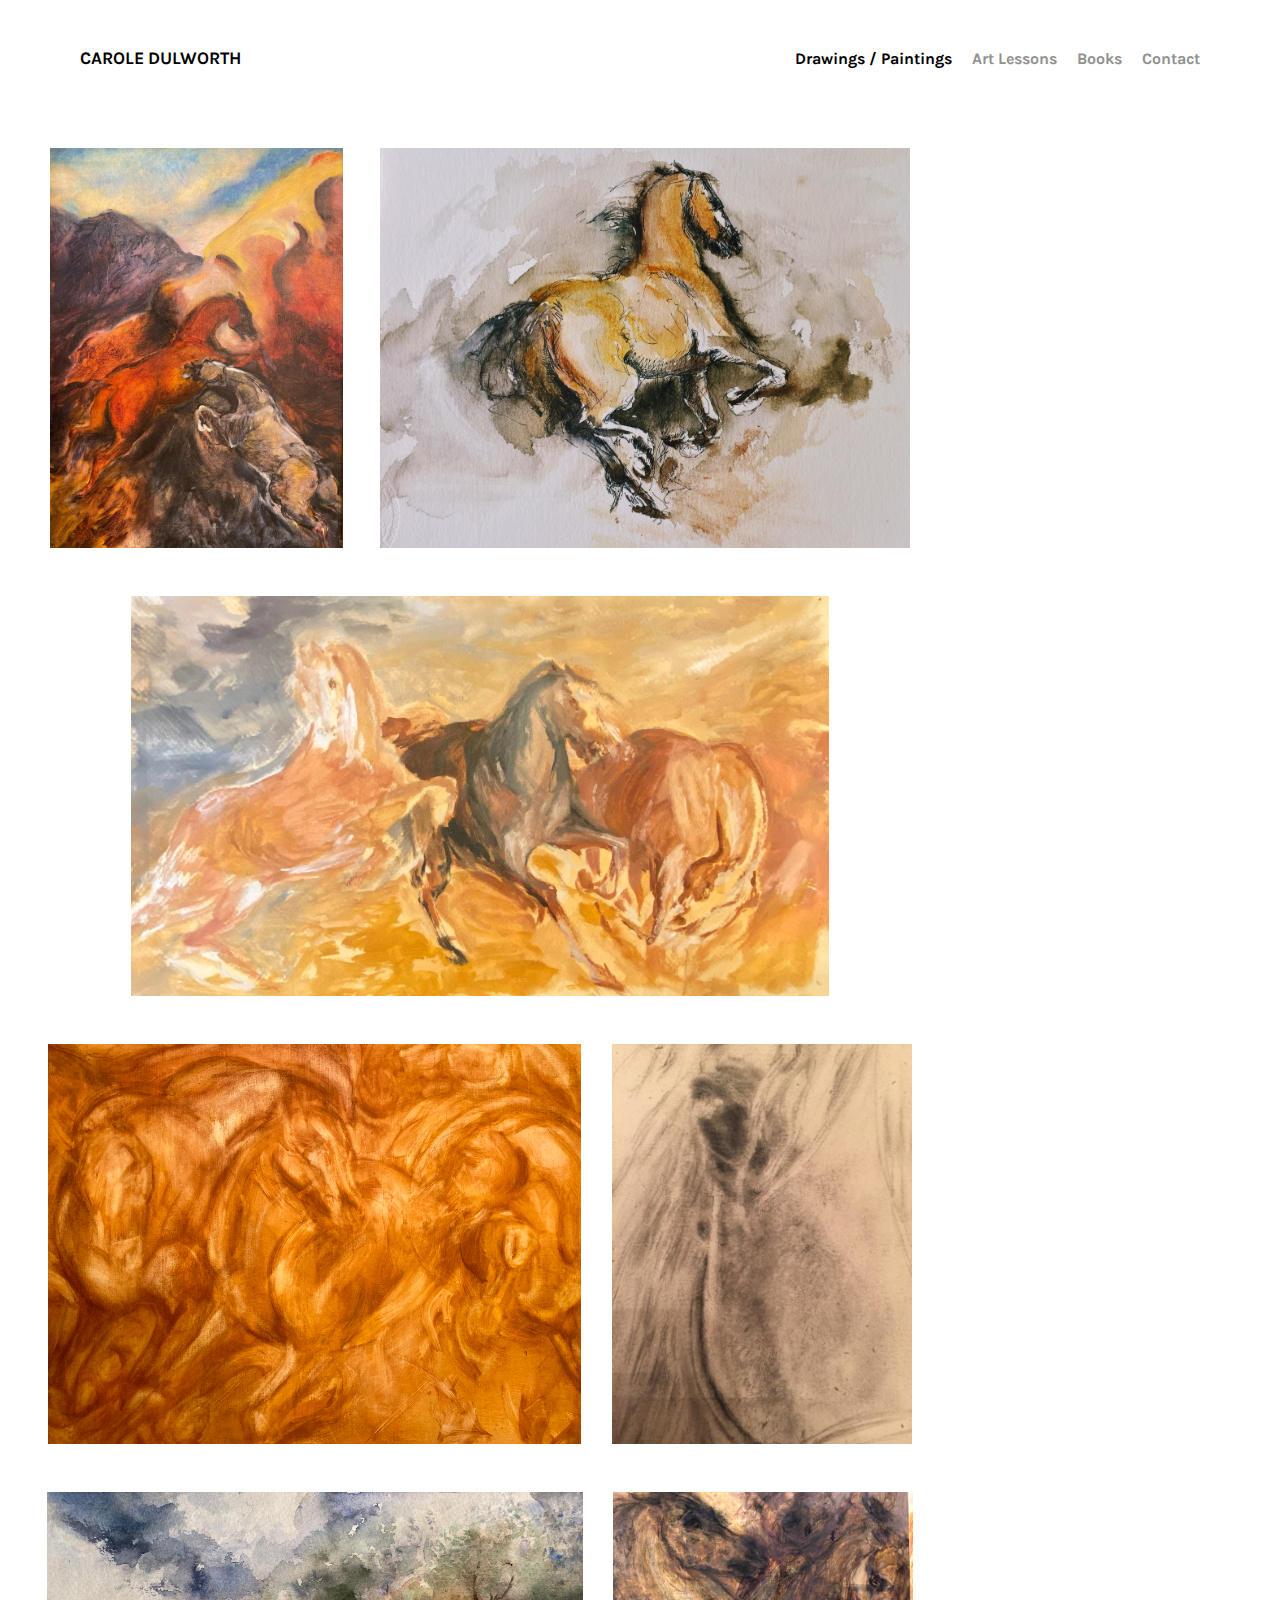
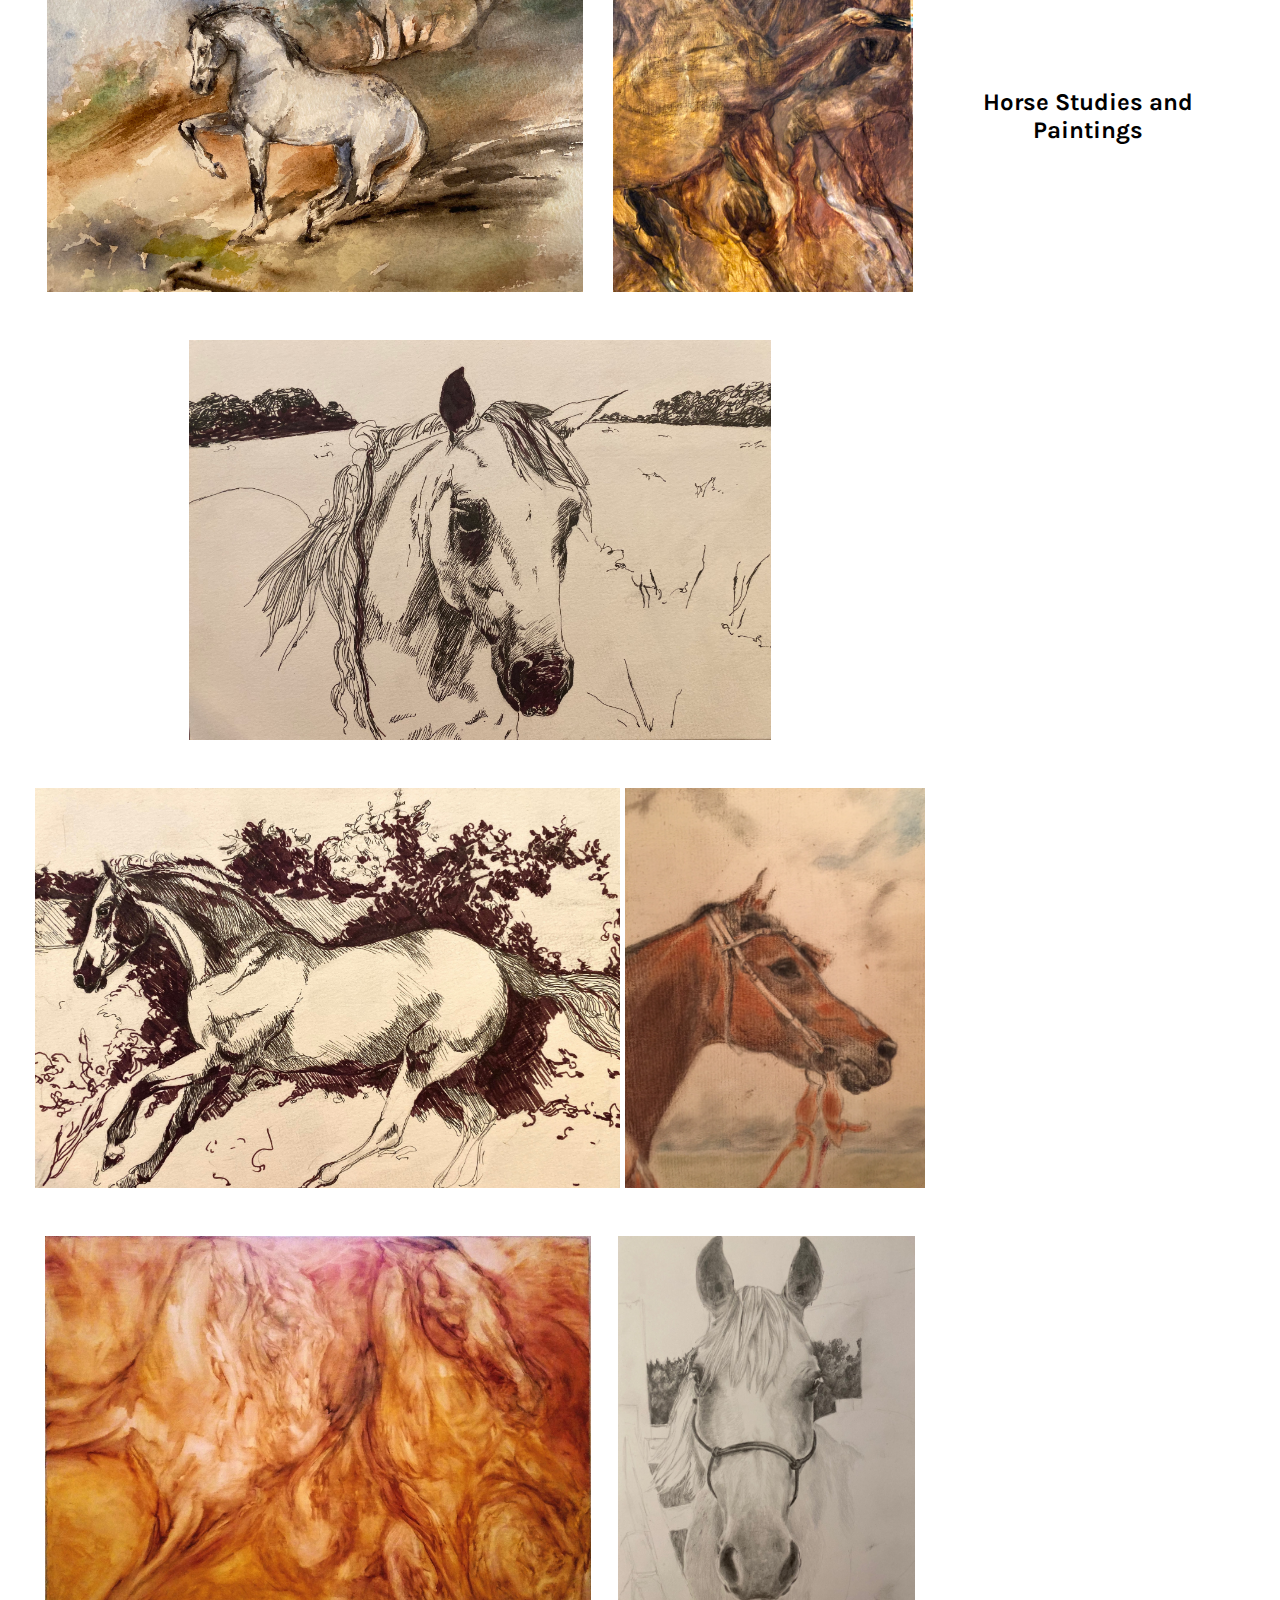
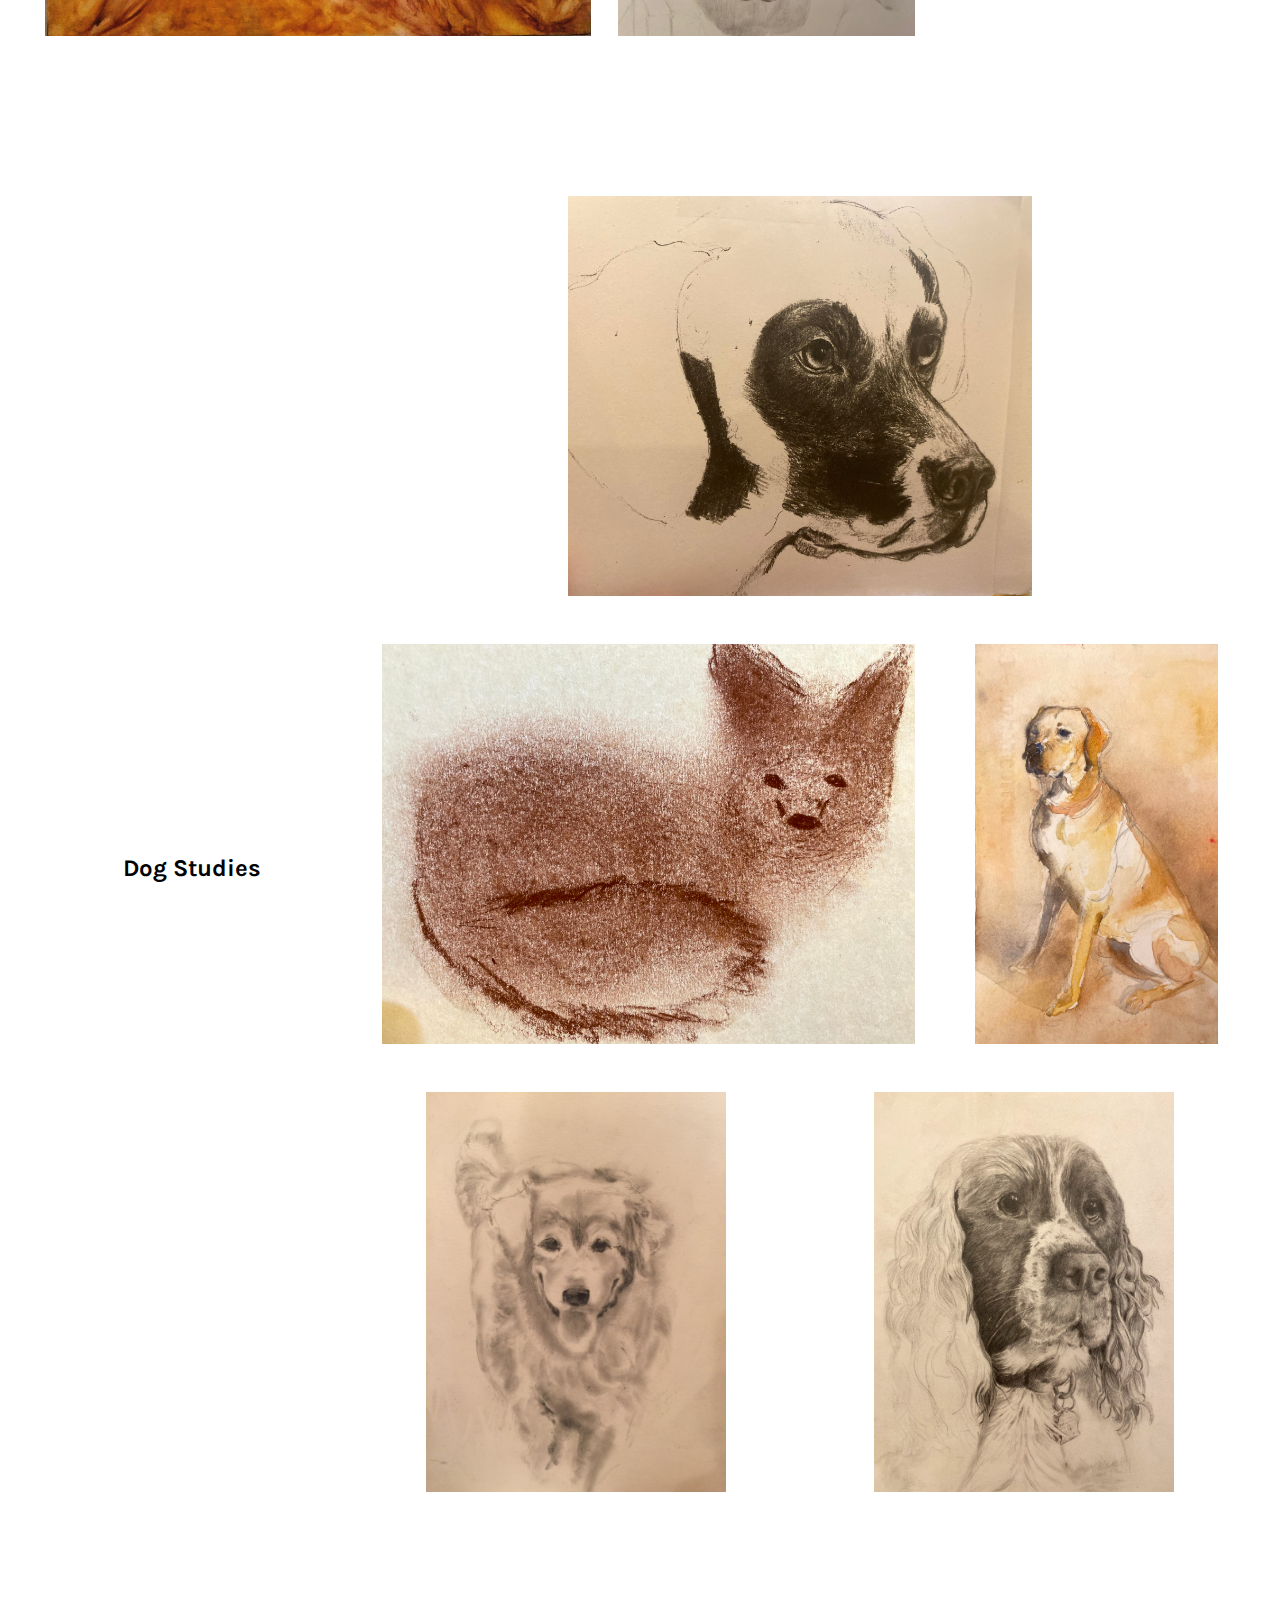
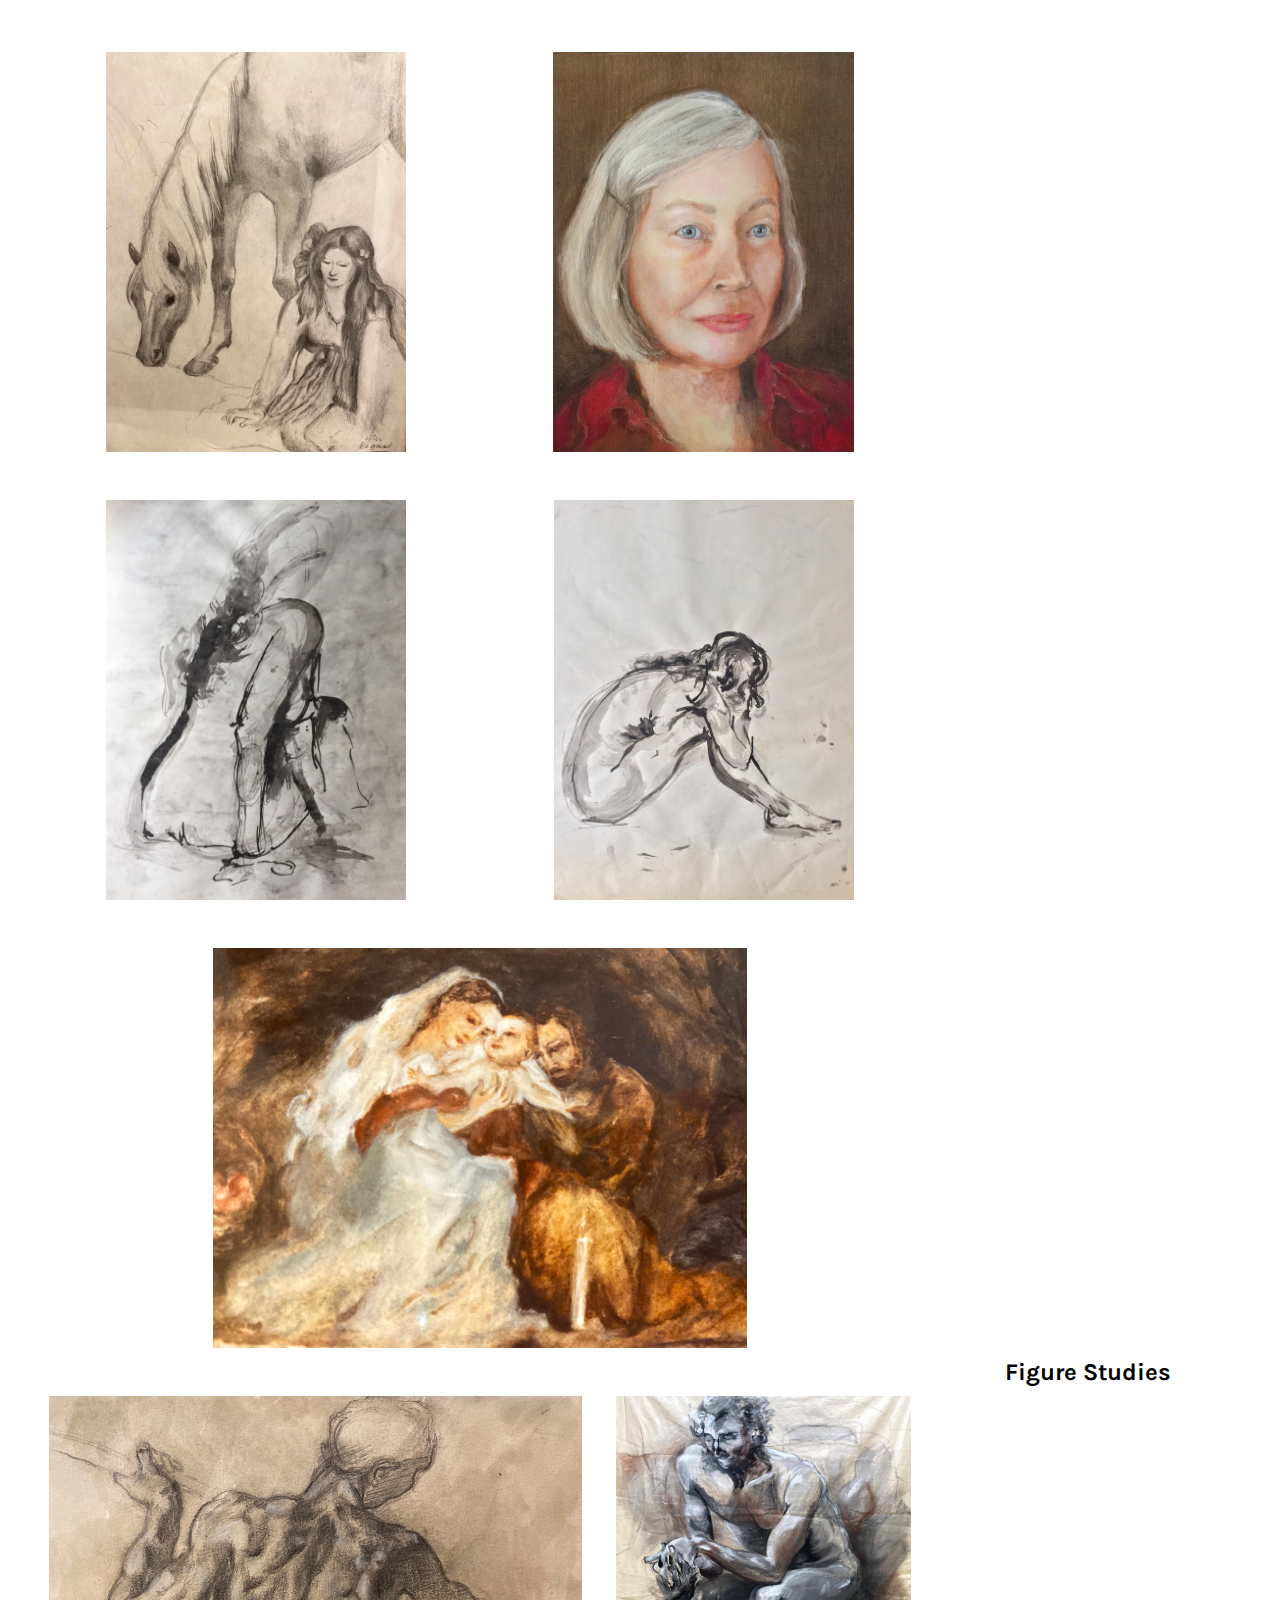
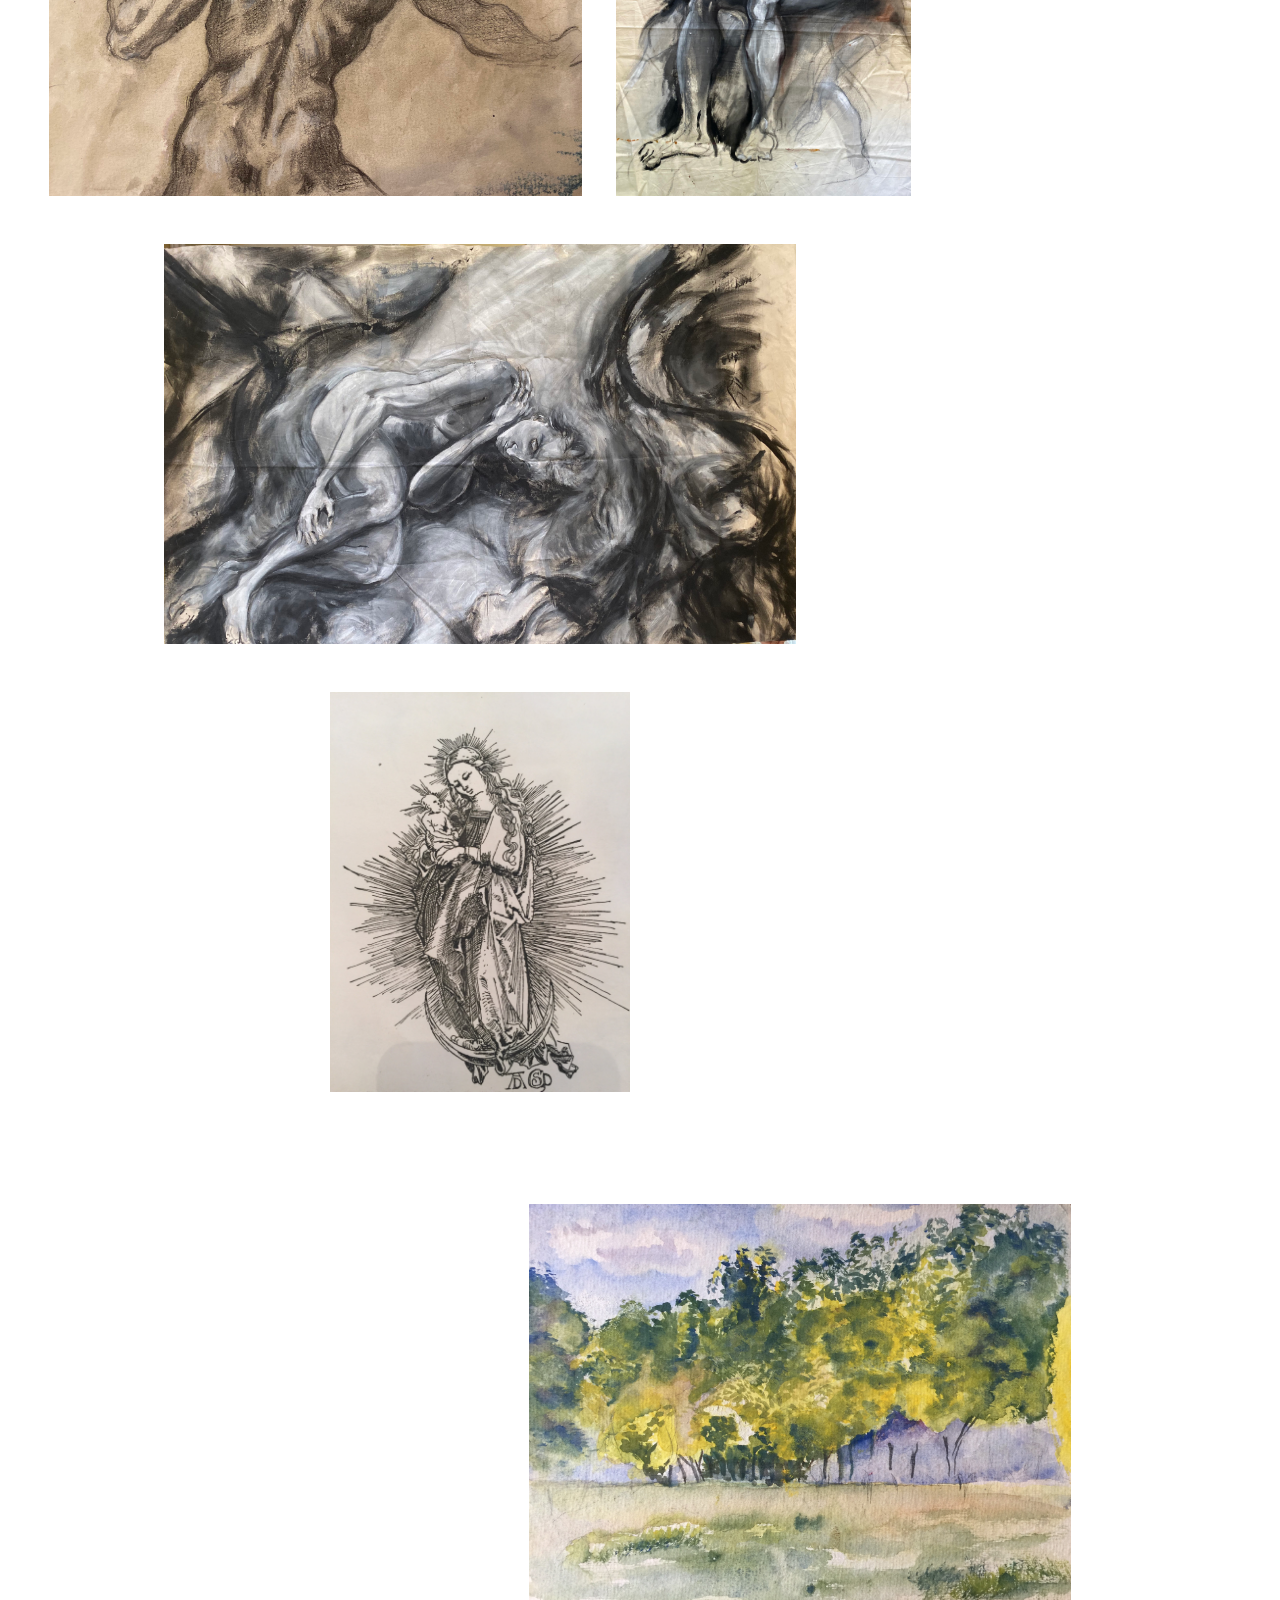
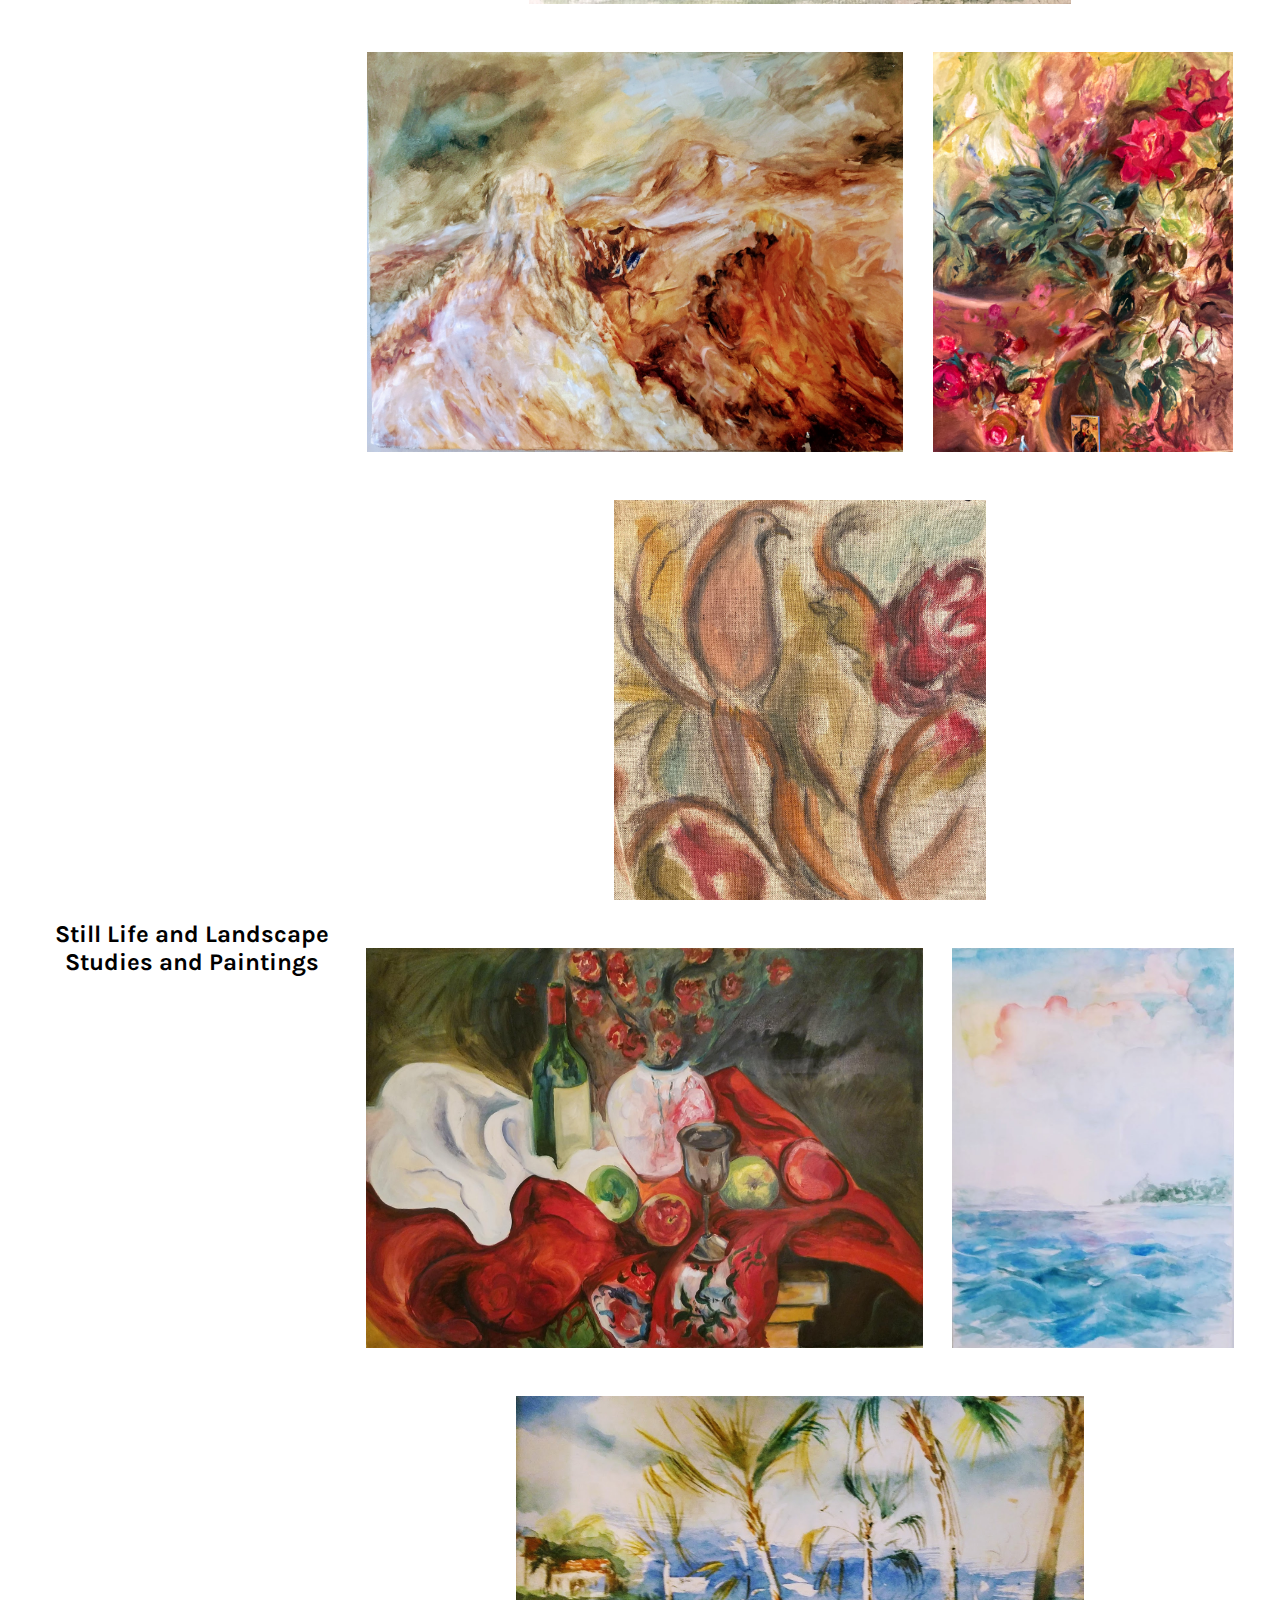
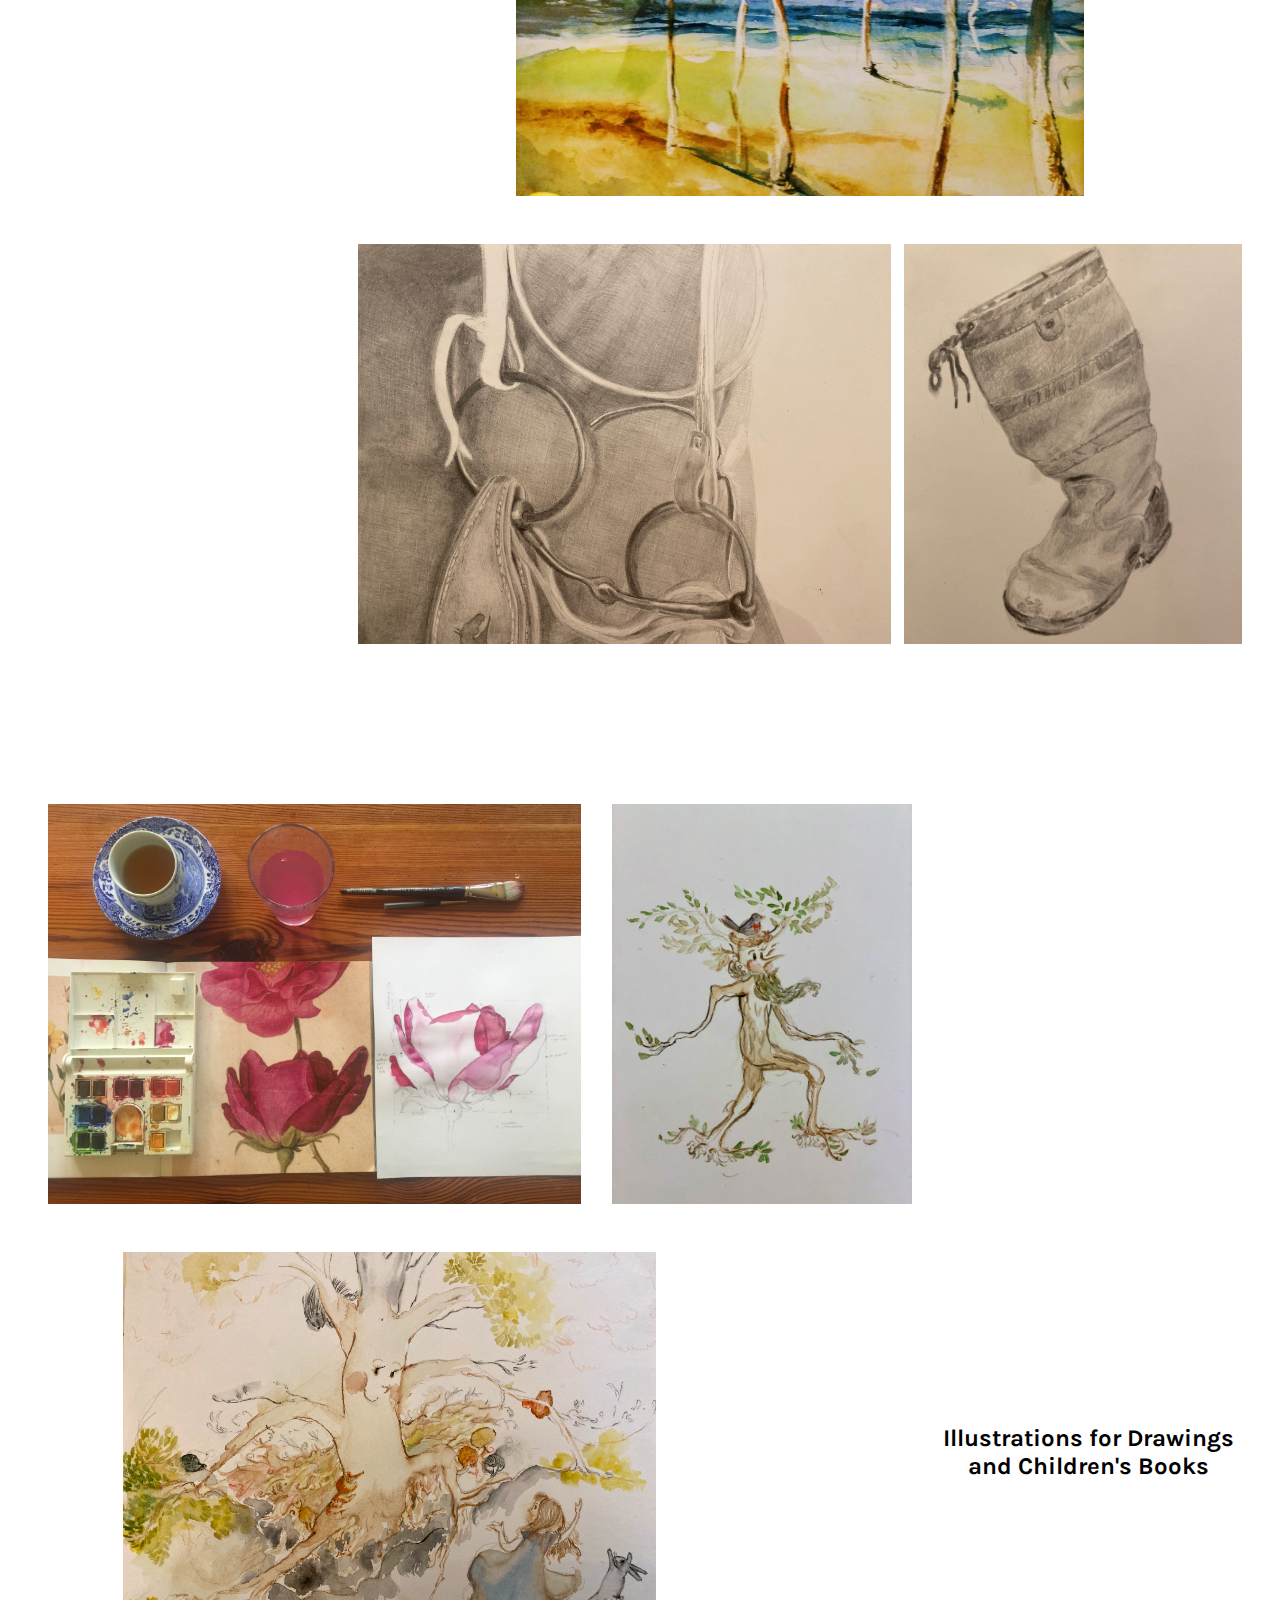
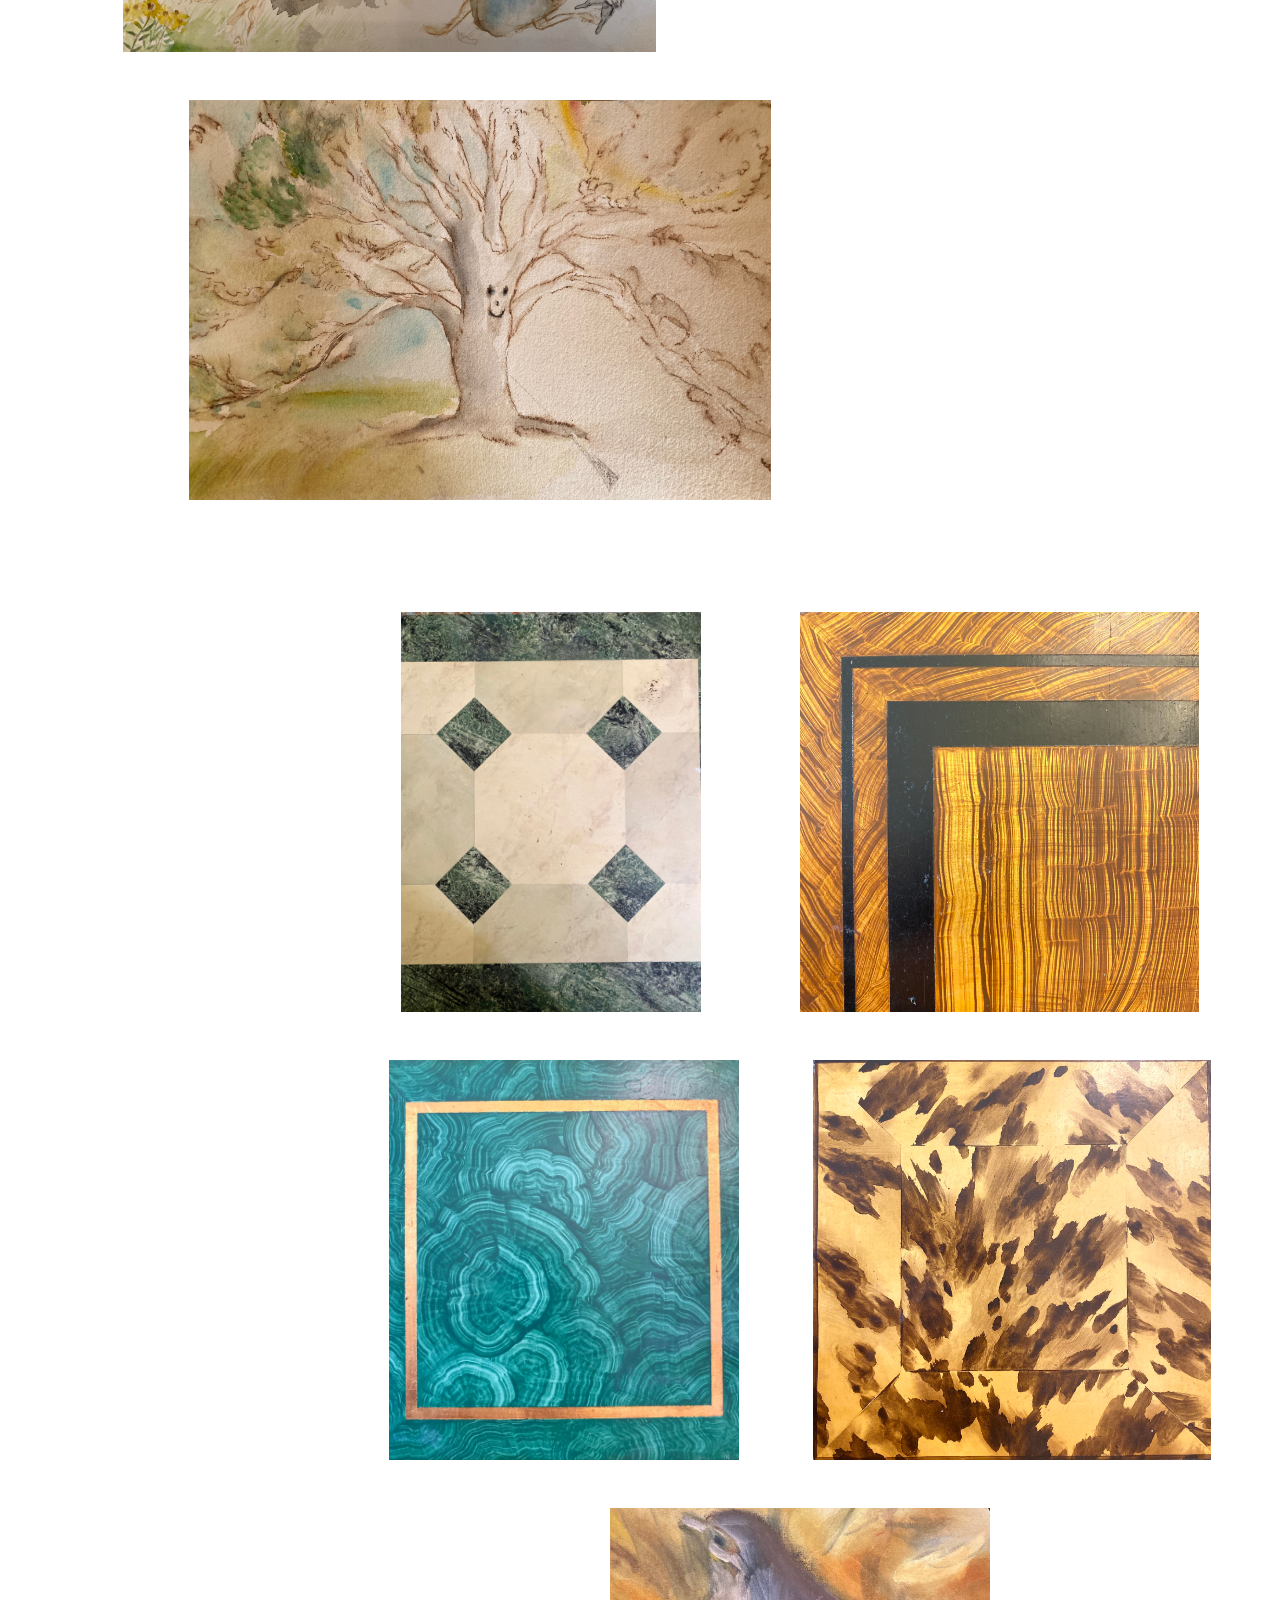
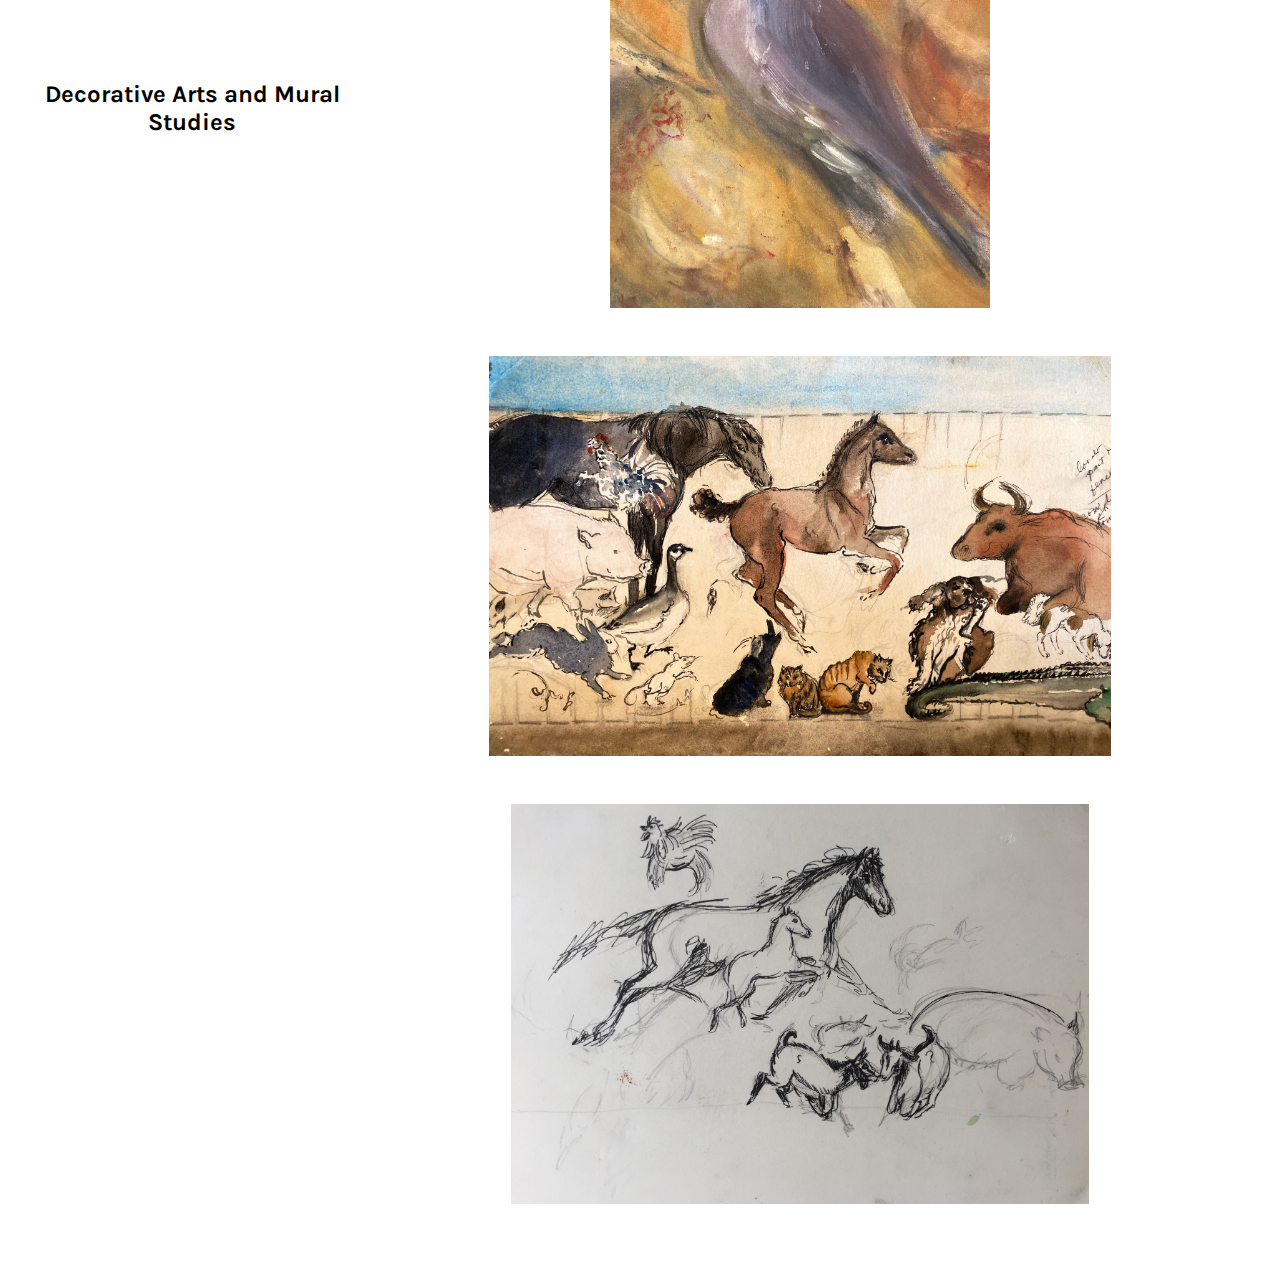
==== commit 7910a159: "reorcered dogs" ====
--- a/index.html
+++ b/index.html
@@ -40,18 +40,19 @@
     <section>
       <h2>Dog Studies</h2>
       <div class="gallery">
-        <img src="imgs/dogs/dog-3.jpg" alt="" />
-        <img src="imgs/dogs/dog-7.jpg" alt="" />
-        <img src="imgs/dogs/dog-4.jpg" alt="" />
+        <!-- <img src="imgs/dogs/dog-3.jpg" alt="" /> -->
 
         <!-- <img src="imgs/dogs/dog-6.jpg" alt="" /> -->
-        <img src="imgs/dogs/dog-2.jpg" alt="" />
+
         <!-- <img src="imgs/dogs/dog-9.jpg" alt="" /> -->
+        <img src="imgs/dogs/dog-8.jpg" alt="" />
+        <img src="imgs/dogs/dog-7.jpg" alt="" />
 
-        <img src="imgs/dogs/dog-8.jpg" alt="" />
         <!-- <img src="imgs/dogs/dog-5.jpg" alt="" /> -->
         <!-- <img src="imgs/dogs/dog-1.jpg" alt="" /> -->
         <img src="imgs/dogs/dog-10.jpg" alt="" />
+        <img src="imgs/dogs/dog-4.jpg" alt="" />
+        <img src="imgs/dogs/dog-2.jpg" alt="" />
       </div>
     </section>
 
--- a/styles.css
+++ b/styles.css
@@ -66,14 +66,9 @@
   }
 }
 
-img {
+.gallery img {
   max-height: 400px;
   max-width: 100%;
-
-  /* border: 1px solid purple;
-  height: 200px;
-  width: 200px;
-  object-fit: cover; */
 }
 
 .Nav {
@@ -108,10 +103,6 @@
   }
 }
 
-.line {
-  border-bottom: 2px solid rgba(0, 0, 0, 0.05);
-}
-
 .Nav__logo {
   text-align: center;
   font-size: 1.1rem;
@@ -131,7 +122,6 @@
   text-decoration: none;
   font-size: 1rem;
   color: var(--secondary-color);
-  /* text-transform: lowercase; */
   text-transform: none;
 }
 
@@ -144,17 +134,64 @@
   color: var(--primary-color) !important;
 }
 
-/* .Nav__link--active:before {
-  content: '(';
-}
-
-.Nav__link--active:after {
-  content: ')';
-} */
-
 .coming-soon {
   line-height: 300px;
   height: 200px;
   width: 100%;
   text-align: center;
 }
+
+.contact-page {
+  padding: 4rem 5rem;
+  display: flex;
+  flex-direction: row;
+  justify-content: center;
+  /* flex-wrap: wrap; */
+  align-items: flex-start;
+  height: 600px;
+  box-sizing: border-box;
+}
+
+.contact-page > * {
+  flex-shrink: 0;
+  flex-basis: 40vw;
+  box-sizing: border-box;
+}
+
+.contact-page img {
+  width: 40vw;
+}
+
+.contact-page > .contact-info {
+  /* background: purple; */
+  padding: 0 2rem;
+}
+
+.contact-email {
+  color: var(--secondary-color);
+}
+
+@media only screen and (max-width: 900px) {
+  .contact-page {
+    flex-direction: column;
+    height: auto;
+    padding: 0;
+  }
+
+  .contact-page .contact-info {
+    /* order: 1; */
+    width: 100%;
+    /* background: pink; */
+    display: block;
+    text-align: center;
+    padding: 0;
+    height: 100px;
+  }
+
+  .contact-page img {
+    /* order: 2; */
+    padding: 1rem;
+    display: block;
+    width: 100%;
+  }
+}
